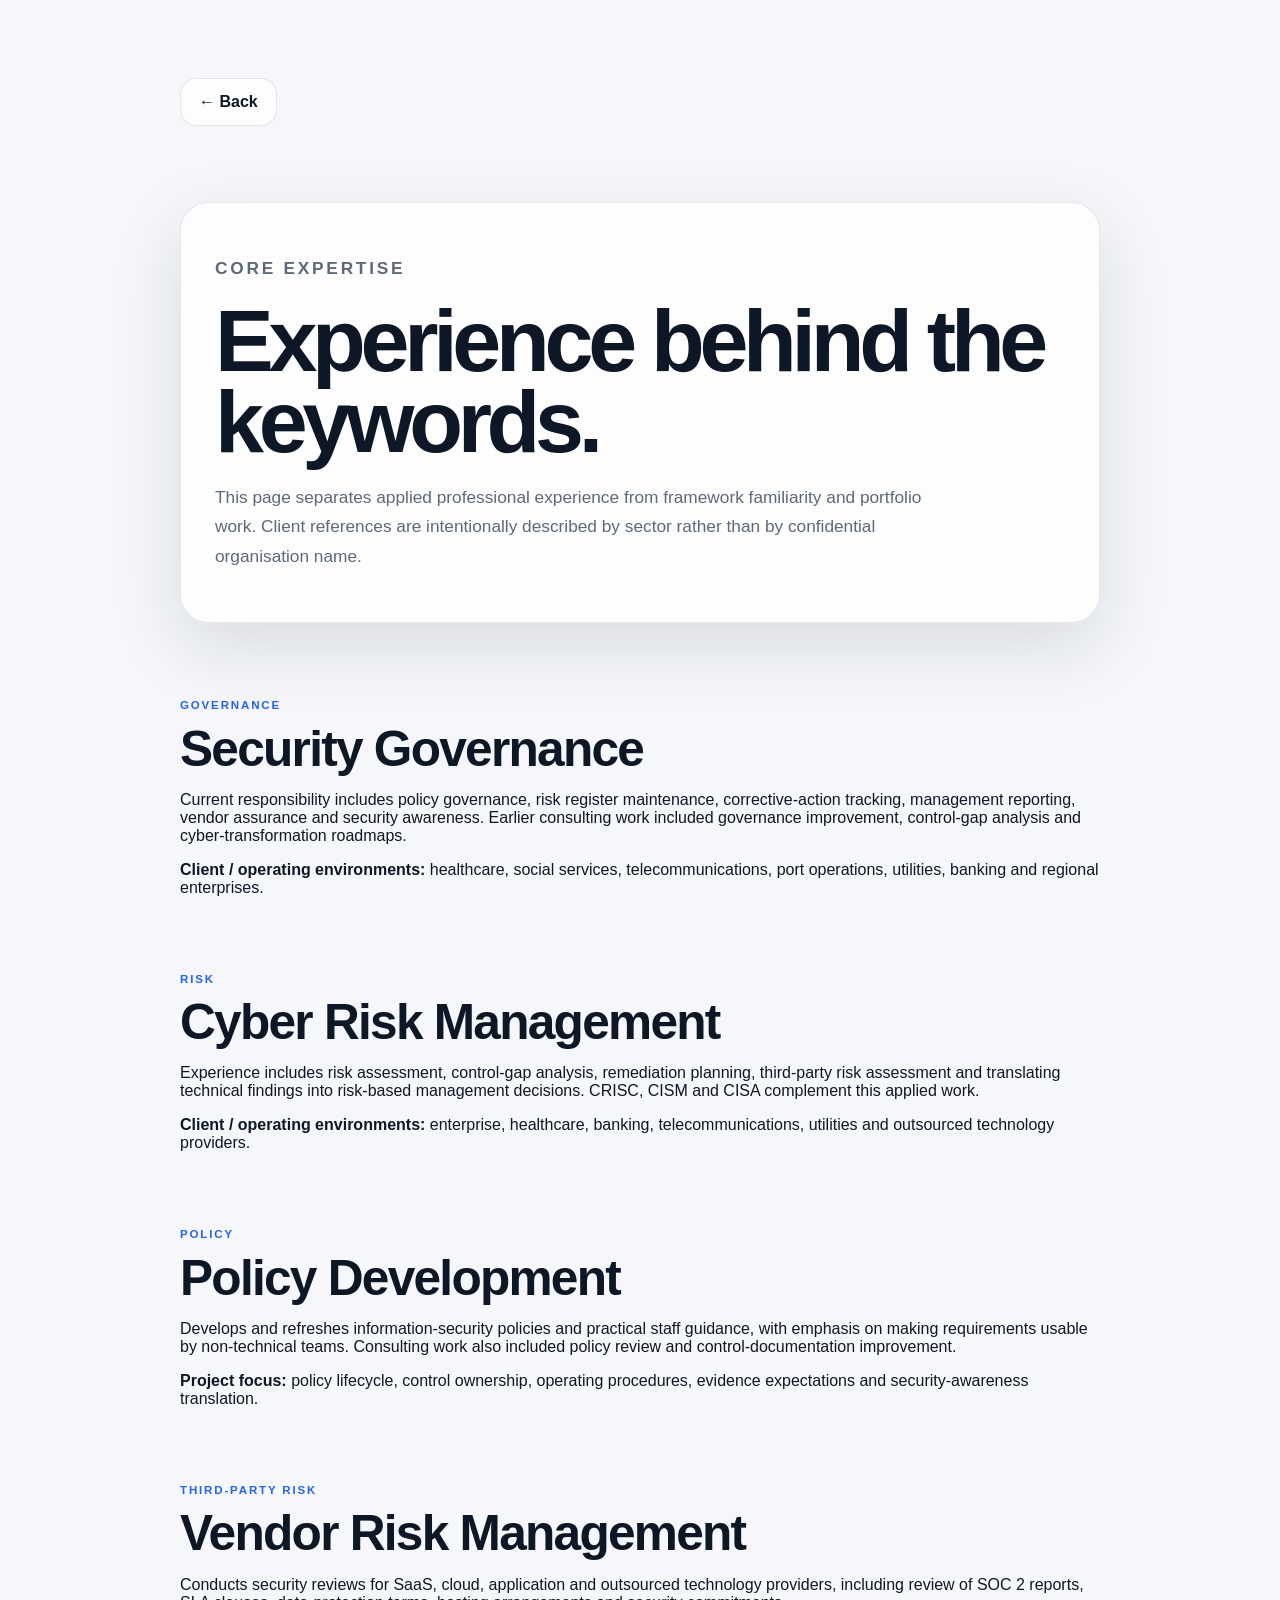
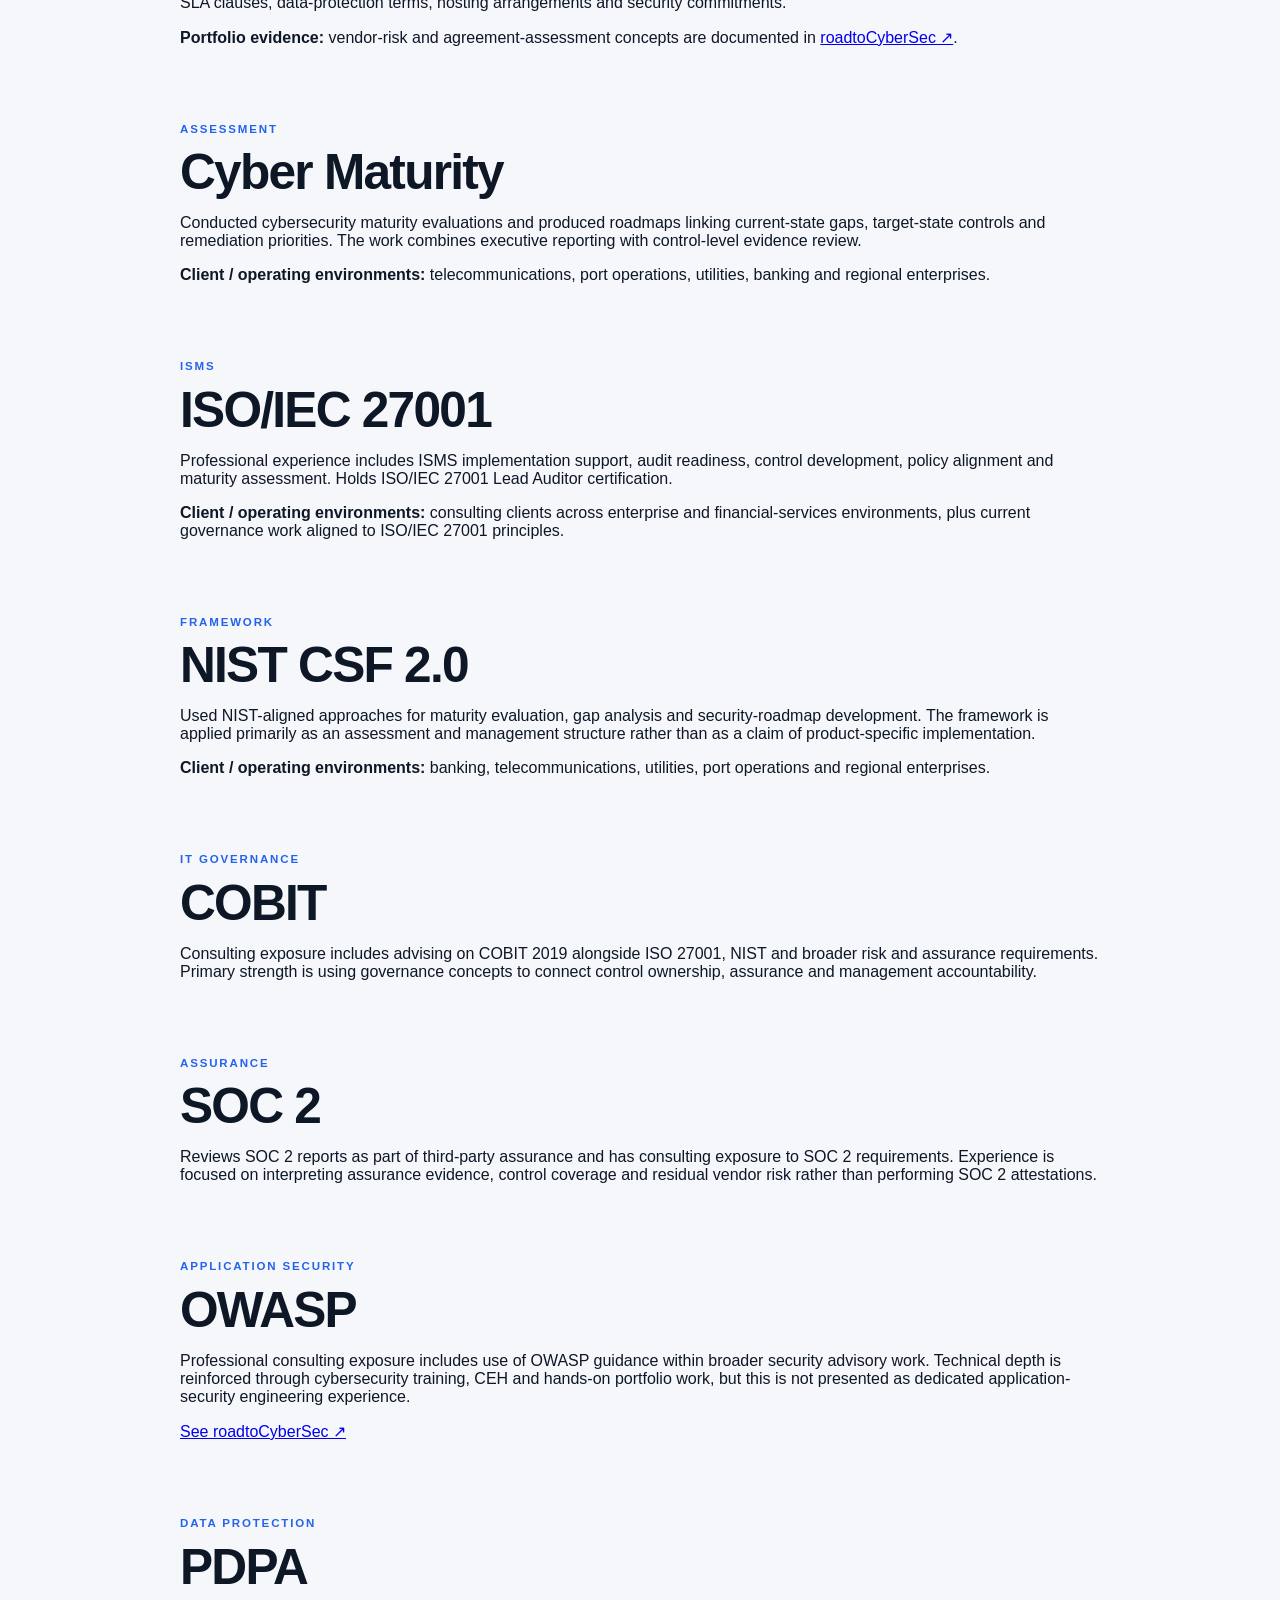
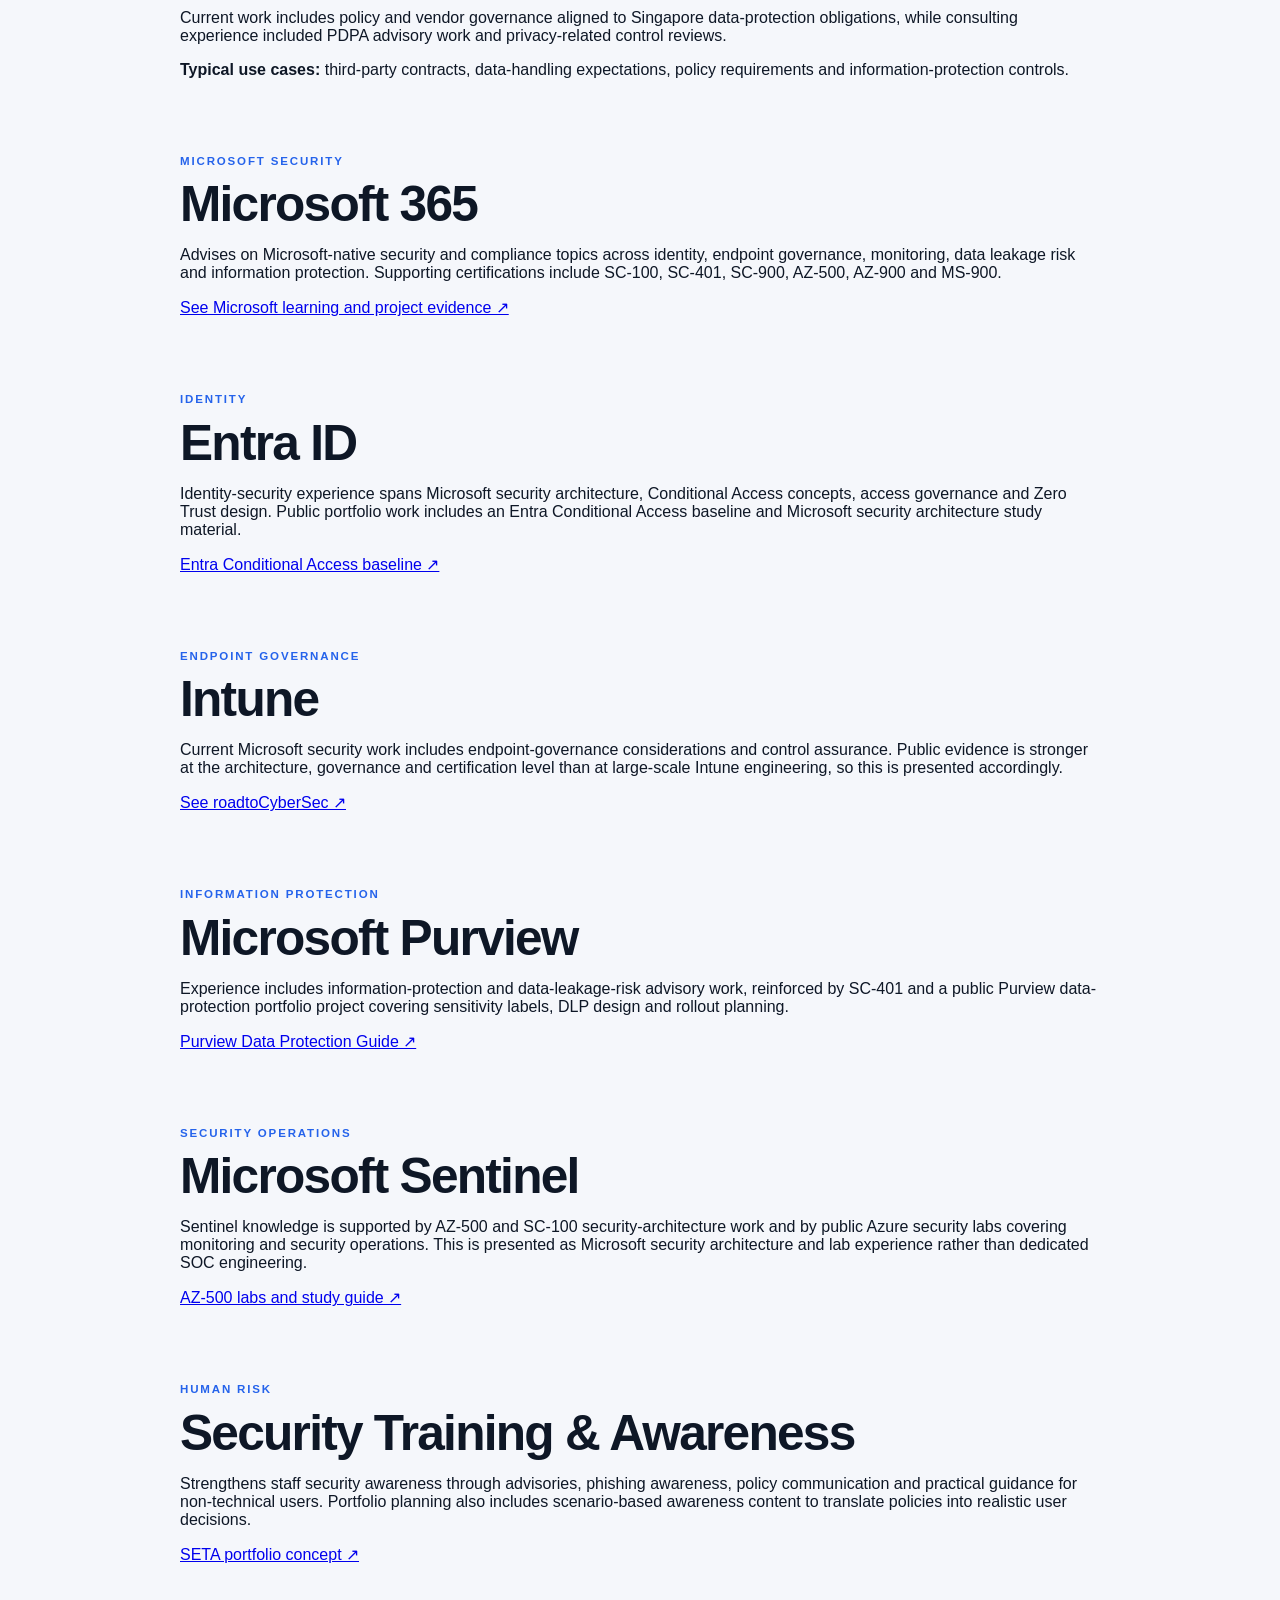
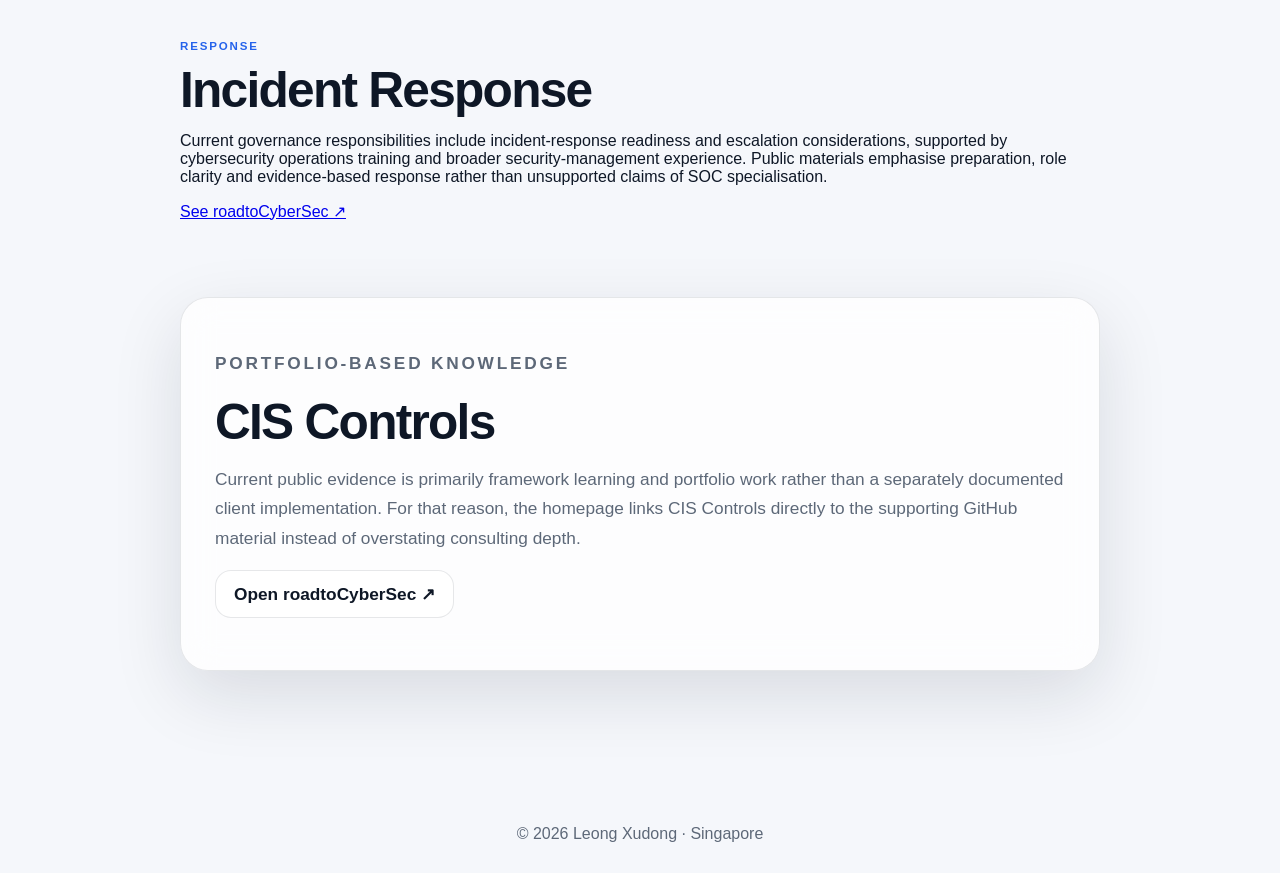
==== expertise.html @ 646afb58 "Add evidence-backed expertise page" ====
<!doctype html>
<html lang="en">
<head>
  <meta charset="utf-8">
  <meta name="viewport" content="width=device-width, initial-scale=1">
  <meta name="description" content="Evidence-backed cybersecurity expertise and project experience for Leong Xudong.">
  <title>Expertise | Leong Xudong</title>
  <link rel="stylesheet" href="style.css">
</head>
<body>
  <main class="resume-page expertise-page">
    <div class="actions"><a class="button" href="index.html">← Back</a></div>

    <section class="panel resume-header">
      <p class="section-label">CORE EXPERTISE</p>
      <h1>Experience behind the keywords.</h1>
      <p class="lead">This page separates applied professional experience from framework familiarity and portfolio work. Client references are intentionally described by sector rather than by confidential organisation name.</p>
    </section>

    <section id="security-governance" class="expertise-card">
      <p class="section-label">GOVERNANCE</p><h2>Security Governance</h2>
      <p>Current responsibility includes policy governance, risk register maintenance, corrective-action tracking, management reporting, vendor assurance and security awareness. Earlier consulting work included governance improvement, control-gap analysis and cyber-transformation roadmaps.</p>
      <p><strong>Client / operating environments:</strong> healthcare, social services, telecommunications, port operations, utilities, banking and regional enterprises.</p>
    </section>

    <section id="cyber-risk" class="expertise-card">
      <p class="section-label">RISK</p><h2>Cyber Risk Management</h2>
      <p>Experience includes risk assessment, control-gap analysis, remediation planning, third-party risk assessment and translating technical findings into risk-based management decisions. CRISC, CISM and CISA complement this applied work.</p>
      <p><strong>Client / operating environments:</strong> enterprise, healthcare, banking, telecommunications, utilities and outsourced technology providers.</p>
    </section>

    <section id="policy" class="expertise-card">
      <p class="section-label">POLICY</p><h2>Policy Development</h2>
      <p>Develops and refreshes information-security policies and practical staff guidance, with emphasis on making requirements usable by non-technical teams. Consulting work also included policy review and control-documentation improvement.</p>
      <p><strong>Project focus:</strong> policy lifecycle, control ownership, operating procedures, evidence expectations and security-awareness translation.</p>
    </section>

    <section id="vendor-risk" class="expertise-card">
      <p class="section-label">THIRD-PARTY RISK</p><h2>Vendor Risk Management</h2>
      <p>Conducts security reviews for SaaS, cloud, application and outsourced technology providers, including review of SOC 2 reports, SLA clauses, data-protection terms, hosting arrangements and security commitments.</p>
      <p><strong>Portfolio evidence:</strong> vendor-risk and agreement-assessment concepts are documented in <a href="https://github.com/leongxudong/roadtoCyberSec/blob/main/projects.md" target="_blank" rel="noopener">roadtoCyberSec ↗</a>.</p>
    </section>

    <section id="cyber-maturity" class="expertise-card">
      <p class="section-label">ASSESSMENT</p><h2>Cyber Maturity</h2>
      <p>Conducted cybersecurity maturity evaluations and produced roadmaps linking current-state gaps, target-state controls and remediation priorities. The work combines executive reporting with control-level evidence review.</p>
      <p><strong>Client / operating environments:</strong> telecommunications, port operations, utilities, banking and regional enterprises.</p>
    </section>

    <section id="iso27001" class="expertise-card">
      <p class="section-label">ISMS</p><h2>ISO/IEC 27001</h2>
      <p>Professional experience includes ISMS implementation support, audit readiness, control development, policy alignment and maturity assessment. Holds ISO/IEC 27001 Lead Auditor certification.</p>
      <p><strong>Client / operating environments:</strong> consulting clients across enterprise and financial-services environments, plus current governance work aligned to ISO/IEC 27001 principles.</p>
    </section>

    <section id="nist" class="expertise-card">
      <p class="section-label">FRAMEWORK</p><h2>NIST CSF 2.0</h2>
      <p>Used NIST-aligned approaches for maturity evaluation, gap analysis and security-roadmap development. The framework is applied primarily as an assessment and management structure rather than as a claim of product-specific implementation.</p>
      <p><strong>Client / operating environments:</strong> banking, telecommunications, utilities, port operations and regional enterprises.</p>
    </section>

    <section id="cobit" class="expertise-card">
      <p class="section-label">IT GOVERNANCE</p><h2>COBIT</h2>
      <p>Consulting exposure includes advising on COBIT 2019 alongside ISO 27001, NIST and broader risk and assurance requirements. Primary strength is using governance concepts to connect control ownership, assurance and management accountability.</p>
    </section>

    <section id="soc2" class="expertise-card">
      <p class="section-label">ASSURANCE</p><h2>SOC 2</h2>
      <p>Reviews SOC 2 reports as part of third-party assurance and has consulting exposure to SOC 2 requirements. Experience is focused on interpreting assurance evidence, control coverage and residual vendor risk rather than performing SOC 2 attestations.</p>
    </section>

    <section id="owasp" class="expertise-card">
      <p class="section-label">APPLICATION SECURITY</p><h2>OWASP</h2>
      <p>Professional consulting exposure includes use of OWASP guidance within broader security advisory work. Technical depth is reinforced through cybersecurity training, CEH and hands-on portfolio work, but this is not presented as dedicated application-security engineering experience.</p>
      <p><a href="https://github.com/leongxudong/roadtoCyberSec" target="_blank" rel="noopener">See roadtoCyberSec ↗</a></p>
    </section>

    <section id="pdpa" class="expertise-card">
      <p class="section-label">DATA PROTECTION</p><h2>PDPA</h2>
      <p>Current work includes policy and vendor governance aligned to Singapore data-protection obligations, while consulting experience included PDPA advisory work and privacy-related control reviews.</p>
      <p><strong>Typical use cases:</strong> third-party contracts, data-handling expectations, policy requirements and information-protection controls.</p>
    </section>

    <section id="m365" class="expertise-card">
      <p class="section-label">MICROSOFT SECURITY</p><h2>Microsoft 365</h2>
      <p>Advises on Microsoft-native security and compliance topics across identity, endpoint governance, monitoring, data leakage risk and information protection. Supporting certifications include SC-100, SC-401, SC-900, AZ-500, AZ-900 and MS-900.</p>
      <p><a href="https://github.com/leongxudong/roadtoCyberSec" target="_blank" rel="noopener">See Microsoft learning and project evidence ↗</a></p>
    </section>

    <section id="entra" class="expertise-card">
      <p class="section-label">IDENTITY</p><h2>Entra ID</h2>
      <p>Identity-security experience spans Microsoft security architecture, Conditional Access concepts, access governance and Zero Trust design. Public portfolio work includes an Entra Conditional Access baseline and Microsoft security architecture study material.</p>
      <p><a href="https://github.com/leongxudong/entra-conditional-access-baseline" target="_blank" rel="noopener">Entra Conditional Access baseline ↗</a></p>
    </section>

    <section id="intune" class="expertise-card">
      <p class="section-label">ENDPOINT GOVERNANCE</p><h2>Intune</h2>
      <p>Current Microsoft security work includes endpoint-governance considerations and control assurance. Public evidence is stronger at the architecture, governance and certification level than at large-scale Intune engineering, so this is presented accordingly.</p>
      <p><a href="https://github.com/leongxudong/roadtoCyberSec" target="_blank" rel="noopener">See roadtoCyberSec ↗</a></p>
    </section>

    <section id="purview" class="expertise-card">
      <p class="section-label">INFORMATION PROTECTION</p><h2>Microsoft Purview</h2>
      <p>Experience includes information-protection and data-leakage-risk advisory work, reinforced by SC-401 and a public Purview data-protection portfolio project covering sensitivity labels, DLP design and rollout planning.</p>
      <p><a href="https://github.com/leongxudong/microsoft-purview-data-protection-guide" target="_blank" rel="noopener">Purview Data Protection Guide ↗</a></p>
    </section>

    <section id="sentinel" class="expertise-card">
      <p class="section-label">SECURITY OPERATIONS</p><h2>Microsoft Sentinel</h2>
      <p>Sentinel knowledge is supported by AZ-500 and SC-100 security-architecture work and by public Azure security labs covering monitoring and security operations. This is presented as Microsoft security architecture and lab experience rather than dedicated SOC engineering.</p>
      <p><a href="https://github.com/leongxudong/microsoft-az-500-study-guide" target="_blank" rel="noopener">AZ-500 labs and study guide ↗</a></p>
    </section>

    <section id="awareness" class="expertise-card">
      <p class="section-label">HUMAN RISK</p><h2>Security Training &amp; Awareness</h2>
      <p>Strengthens staff security awareness through advisories, phishing awareness, policy communication and practical guidance for non-technical users. Portfolio planning also includes scenario-based awareness content to translate policies into realistic user decisions.</p>
      <p><a href="https://github.com/leongxudong/roadtoCyberSec/blob/main/projects.md" target="_blank" rel="noopener">SETA portfolio concept ↗</a></p>
    </section>

    <section id="incident-response" class="expertise-card">
      <p class="section-label">RESPONSE</p><h2>Incident Response</h2>
      <p>Current governance responsibilities include incident-response readiness and escalation considerations, supported by cybersecurity operations training and broader security-management experience. Public materials emphasise preparation, role clarity and evidence-based response rather than unsupported claims of SOC specialisation.</p>
      <p><a href="https://github.com/leongxudong/roadtoCyberSec" target="_blank" rel="noopener">See roadtoCyberSec ↗</a></p>
    </section>

    <section class="panel resume-section">
      <p class="section-label">PORTFOLIO-BASED KNOWLEDGE</p>
      <h2>CIS Controls</h2>
      <p>Current public evidence is primarily framework learning and portfolio work rather than a separately documented client implementation. For that reason, the homepage links CIS Controls directly to the supporting GitHub material instead of overstating consulting depth.</p>
      <p><a class="button" href="https://github.com/leongxudong/roadtoCyberSec" target="_blank" rel="noopener">Open roadtoCyberSec ↗</a></p>
    </section>
  </main>
  <footer>© 2026 Leong Xudong · Singapore</footer>
</body>
</html>
---- style.css ----
*{box-sizing:border-box}html{scroll-behavior:smooth}
:root{--bg:#f5f7fb;--surface:rgba(255,255,255,.76);--text:#0e1726;--muted:#5d6878;--line:rgba(15,23,42,.1);--accent:#2563eb;--shadow:0 24px 70px rgba(15,23,42,.12);font-family:-apple-system,BlinkMacSystemFont,"SF Pro Display","Segoe UI",sans-serif}
@media(prefers-color-scheme:dark){:root{--bg:#080d16;--surface:rgba(17,24,39,.72);--text:#f8fafc;--muted:#a7b0bf;--line:rgba(255,255,255,.1);--accent:#60a5fa;--shadow:0 24px 70px rgba(0,0,0,.35)}}
body{margin:0;background:var(--bg);color:var(--text);overflow-x:hidden}.ambient{position:fixed;border-radius:50%;filter:blur(90px);opacity:.28;z-index:-1}.one{width:380px;height:380px;background:#60a5fa;top:-120px;right:-90px}.two{width:320px;height:320px;background:#a78bfa;bottom:-120px;left:-100px}
.topbar{position:sticky;top:0;z-index:10;display:flex;justify-content:space-between;align-items:center;padding:18px max(24px,calc((100vw - 1120px)/2));backdrop-filter:blur(20px);background:color-mix(in srgb,var(--bg) 72%,transparent);border-bottom:1px solid var(--line)}.brand{display:grid;place-items:center;width:38px;height:38px;border-radius:12px;background:var(--text);color:var(--bg);font-weight:800;text-decoration:none}.topbar nav{display:flex;gap:22px}.topbar nav a{color:var(--muted);text-decoration:none;font-size:.9rem;font-weight:650}
main{width:min(1120px,calc(100% - 36px));margin:auto;padding:56px 0 36px}.hero{min-height:72vh;display:grid;grid-template-columns:1.25fr .75fr;align-items:center;gap:60px}.kicker,.section-label{font-size:.72rem;letter-spacing:.16em;font-weight:800;color:var(--accent)}h1{font-size:clamp(3.4rem,8vw,7rem);line-height:.92;letter-spacing:-.06em;margin:16px 0 20px}h2{font-size:clamp(1.8rem,4vw,3.1rem);line-height:1.05;letter-spacing:-.035em;margin:10px 0}h3{font-size:1.15rem;letter-spacing:-.01em;margin:0}.role{font-size:1.15rem;font-weight:700}.lead{font-size:1.2rem;line-height:1.65;color:var(--muted);max-width:720px}.lead a{color:inherit;text-underline-offset:3px}
.actions{display:flex;flex-wrap:wrap;gap:12px;margin-top:30px}.button{display:inline-flex;align-items:center;justify-content:center;min-height:48px;padding:0 18px;border:1px solid var(--line);border-radius:16px;text-decoration:none;color:var(--text);font-weight:750;background:var(--surface);backdrop-filter:blur(18px);transition:.2s}.button:hover{transform:translateY(-2px);box-shadow:var(--shadow)}.button.primary{background:var(--text);color:var(--bg);border-color:transparent}
.portrait-wrap{position:relative;justify-self:center}.portrait{width:min(340px,70vw);aspect-ratio:1;border-radius:34px;object-fit:cover;box-shadow:var(--shadow);border:1px solid var(--line)}.status{position:absolute;left:18px;bottom:18px;padding:10px 14px;border-radius:999px;background:rgba(255,255,255,.82);color:#172033;font-weight:700;backdrop-filter:blur(12px)}.status span{display:inline-block;width:8px;height:8px;background:#22c55e;border-radius:50%;margin-right:7px}
.panel,.resume-card,.contact-strip{margin:76px 0;padding:34px;border:1px solid var(--line);border-radius:28px;background:var(--surface);backdrop-filter:blur(18px);box-shadow:var(--shadow)}.panel{display:grid;grid-template-columns:1fr 1fr;gap:40px;align-items:center}.panel>p,.resume-card p{color:var(--muted);font-size:1.08rem;line-height:1.7}.chips{display:flex;flex-wrap:wrap;gap:10px;margin-top:22px}.chips span{padding:10px 14px;border:1px solid var(--line);border-radius:999px;background:var(--surface);font-weight:650}
.cert-groups{display:grid;gap:34px;margin-top:30px}.cert-group{display:grid;grid-template-columns:150px 1fr;gap:24px;align-items:start}.cert-group h3{padding-top:20px;color:var(--accent)}.cert-grid{display:grid;grid-template-columns:repeat(3,minmax(0,1fr));gap:14px}.cert-grid article{padding:20px;border:1px solid var(--line);border-radius:22px;background:var(--surface);min-height:155px;transition:.2s}.cert-grid article:hover{transform:translateY(-3px);box-shadow:var(--shadow)}.issuer{display:block;font-size:.7rem;letter-spacing:.12em;color:var(--accent);font-weight:800;margin-bottom:18px}.cert-grid strong{display:block;font-size:1.4rem}.cert-grid small{display:block;margin-top:8px;color:var(--muted);line-height:1.4}.cert-groups.compact{gap:20px}.cert-groups.compact .cert-group{grid-template-columns:150px 1fr;align-items:center}.cert-groups.compact .cert-group h3{padding-top:0}.cert-groups.compact .chips{margin-top:0}.supporting-credentials{margin-top:28px;color:var(--muted);line-height:1.7}
.resume-card,.contact-strip{display:flex;justify-content:space-between;align-items:center;gap:28px}.resume-card>div{max-width:720px}.socials{display:flex;gap:10px;flex-wrap:wrap}.socials a{color:var(--text);text-decoration:none;font-weight:750;padding:12px 14px;border:1px solid var(--line);border-radius:14px}li{margin:.65rem 0;line-height:1.55;color:var(--muted)}footer{text-align:center;color:var(--muted);padding:30px}.reveal{opacity:0;transform:translateY(22px);transition:opacity .7s ease,transform .7s ease}.reveal.show{opacity:1;transform:none}
.resume-page{width:min(920px,calc(100% - 32px));padding:48px 0}.resume-header,.resume-section{display:block}.resume-header h1{font-size:clamp(3rem,8vw,5.5rem)}.resume-page>section:not(.panel){margin:76px 0}.resume-section h2:not(:first-of-type){margin-top:34px}
@media(max-width:820px){.topbar nav{display:none}.hero{grid-template-columns:1fr;min-height:auto;padding-top:20px}.portrait-wrap{order:-1}.portrait{width:190px;border-radius:50%}.panel{grid-template-columns:1fr}.cert-group,.cert-groups.compact .cert-group{grid-template-columns:1fr;gap:12px}.cert-group h3{padding-top:0}.cert-grid{grid-template-columns:repeat(2,minmax(0,1fr))}.resume-card,.contact-strip{align-items:flex-start;flex-direction:column}}
@media(max-width:520px){main{width:min(100% - 24px,1120px);padding-top:30px}h1{font-size:3.4rem}.cert-grid{grid-template-columns:1fr}.panel,.resume-card,.contact-strip{padding:24px;margin:50px 0}.actions{display:grid}.button{width:100%}.resume-header .lead{font-size:1rem}.resume-page>section:not(.panel){margin:50px 0}}
@media(prefers-reduced-motion:reduce){*{scroll-behavior:auto}.reveal{opacity:1;transform:none;transition:none}}
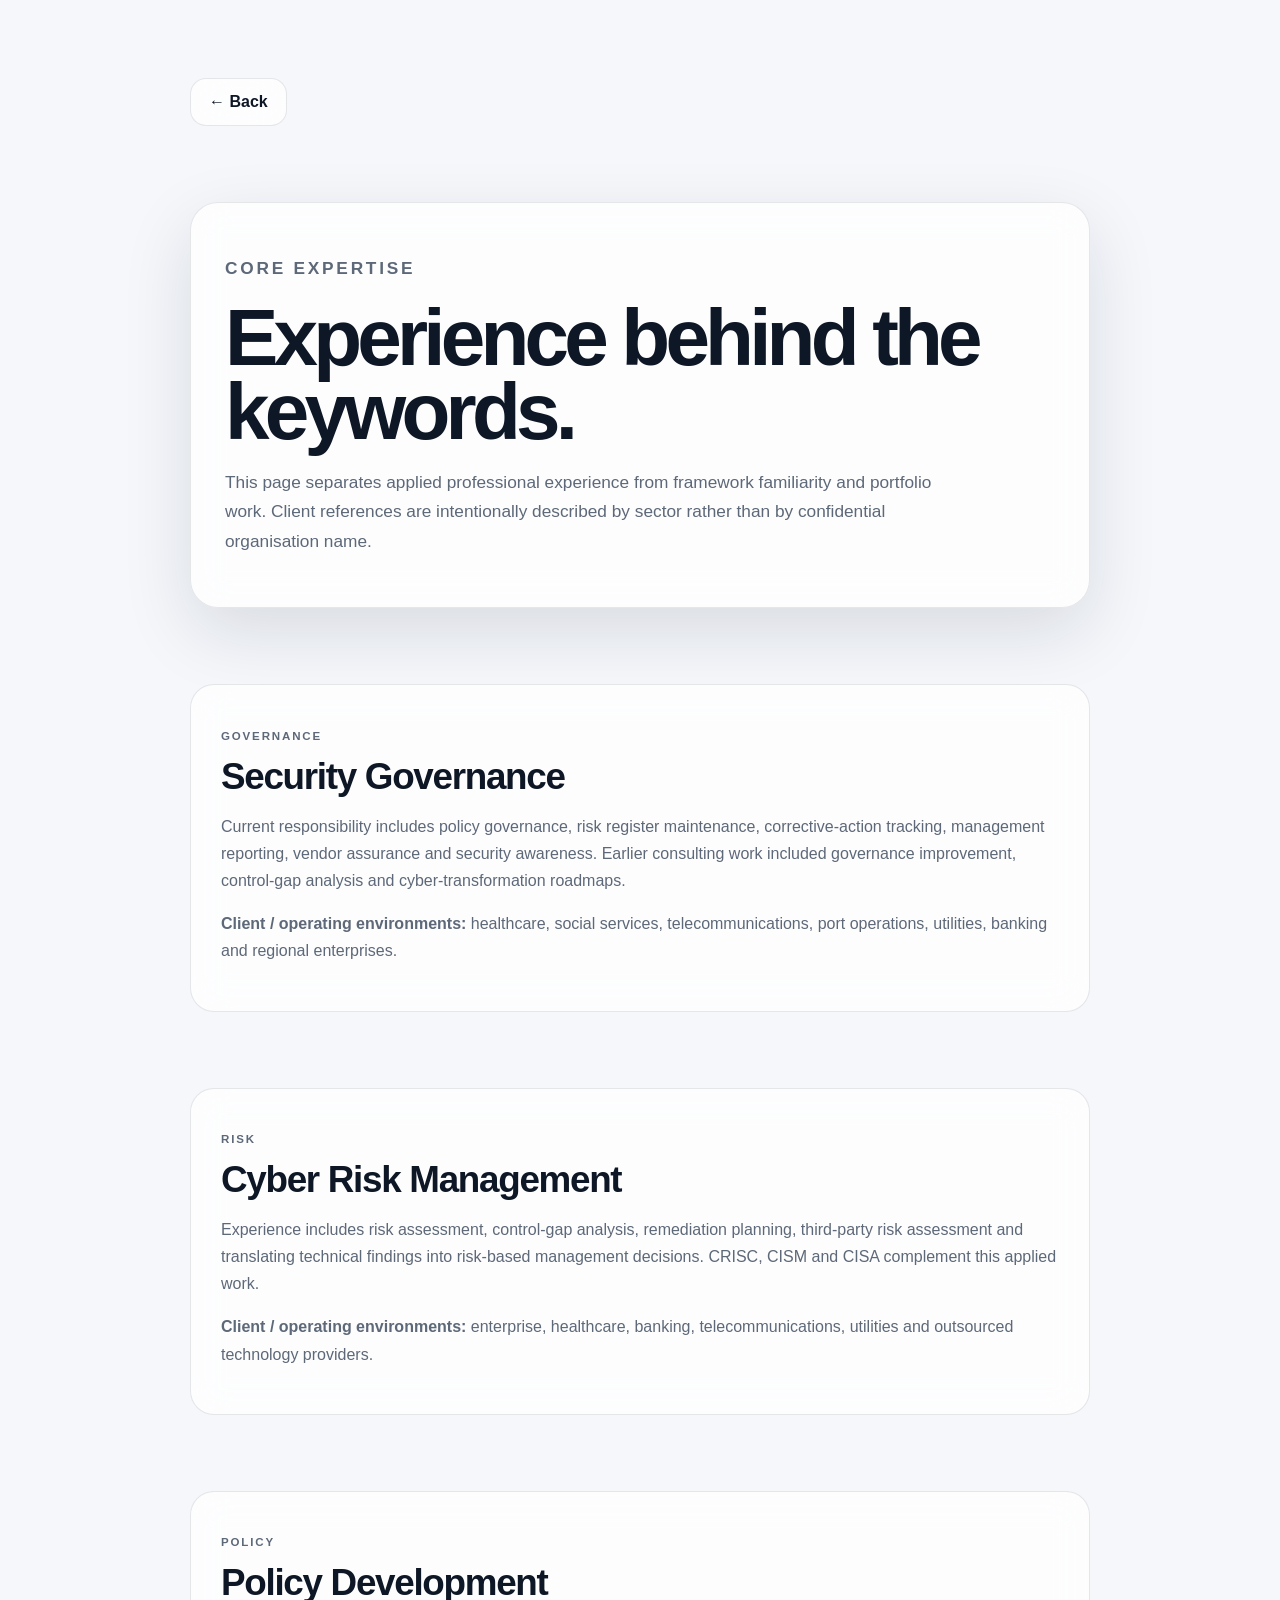
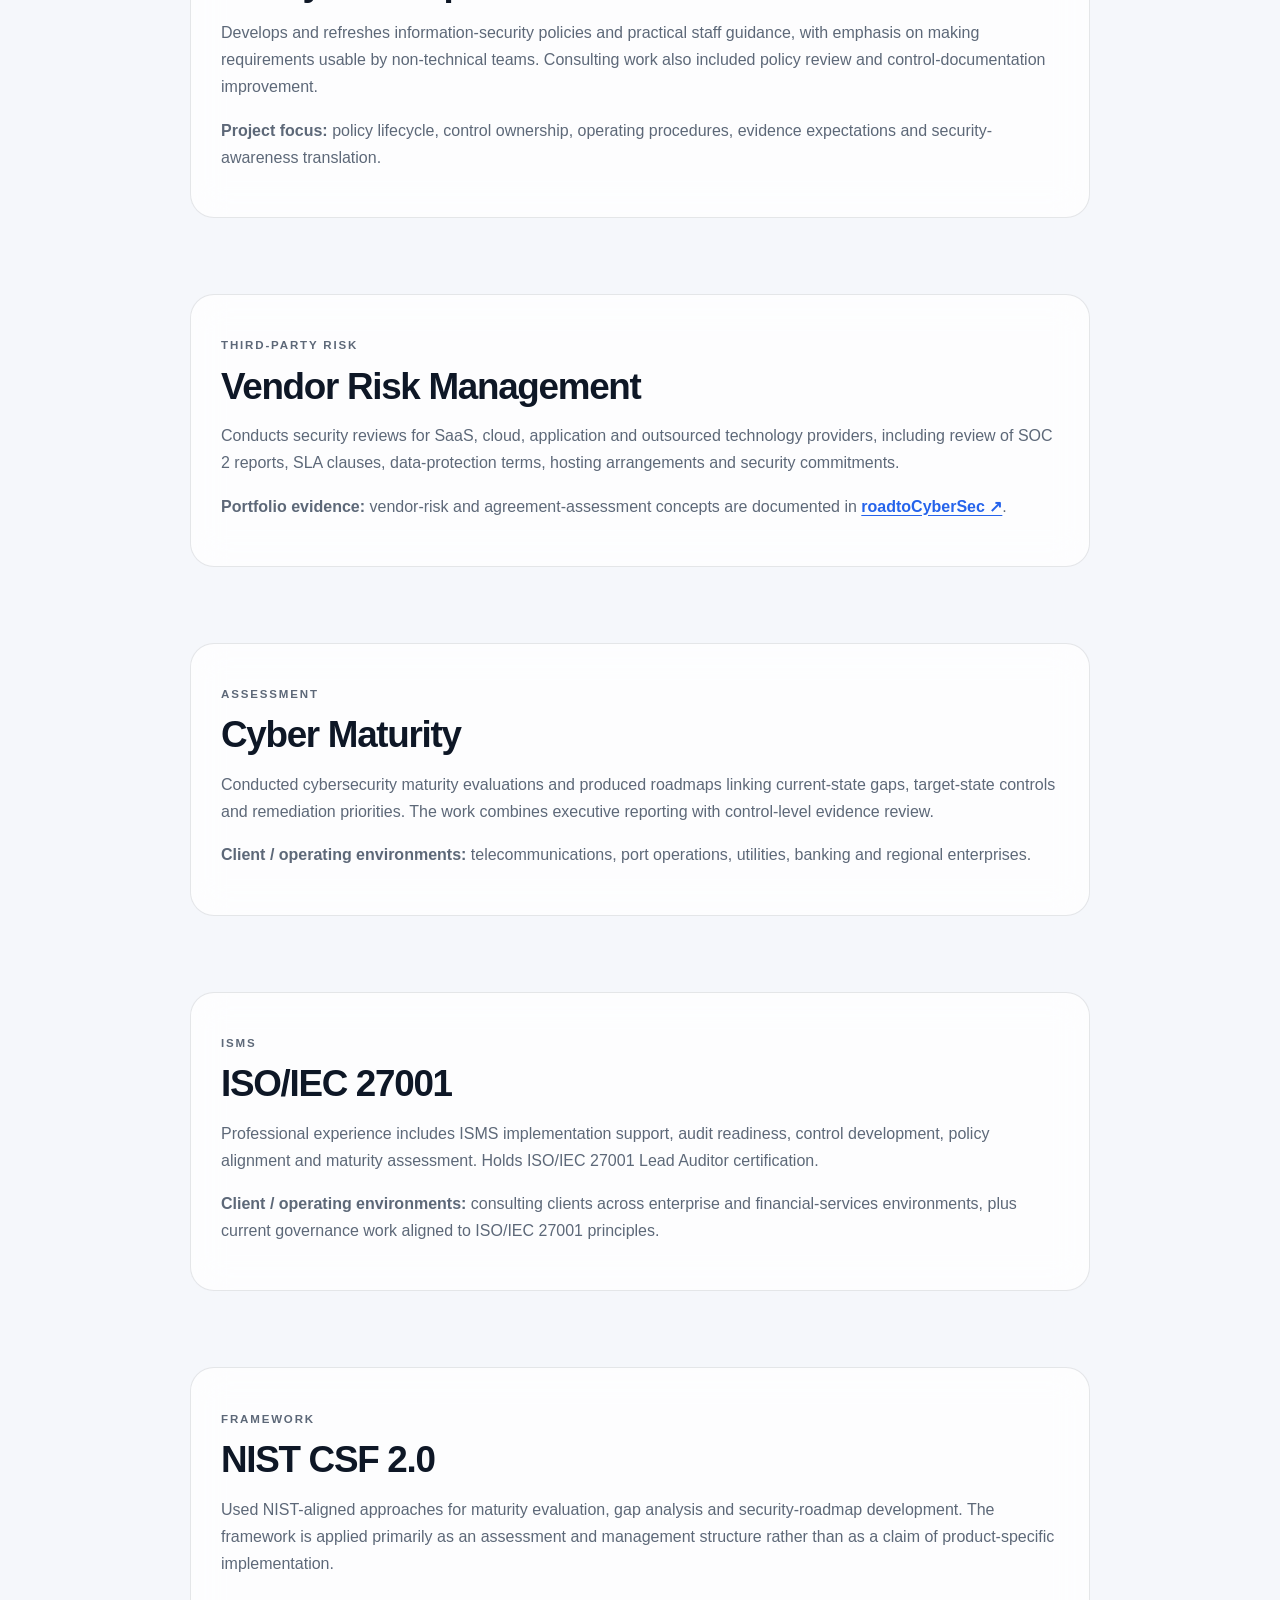
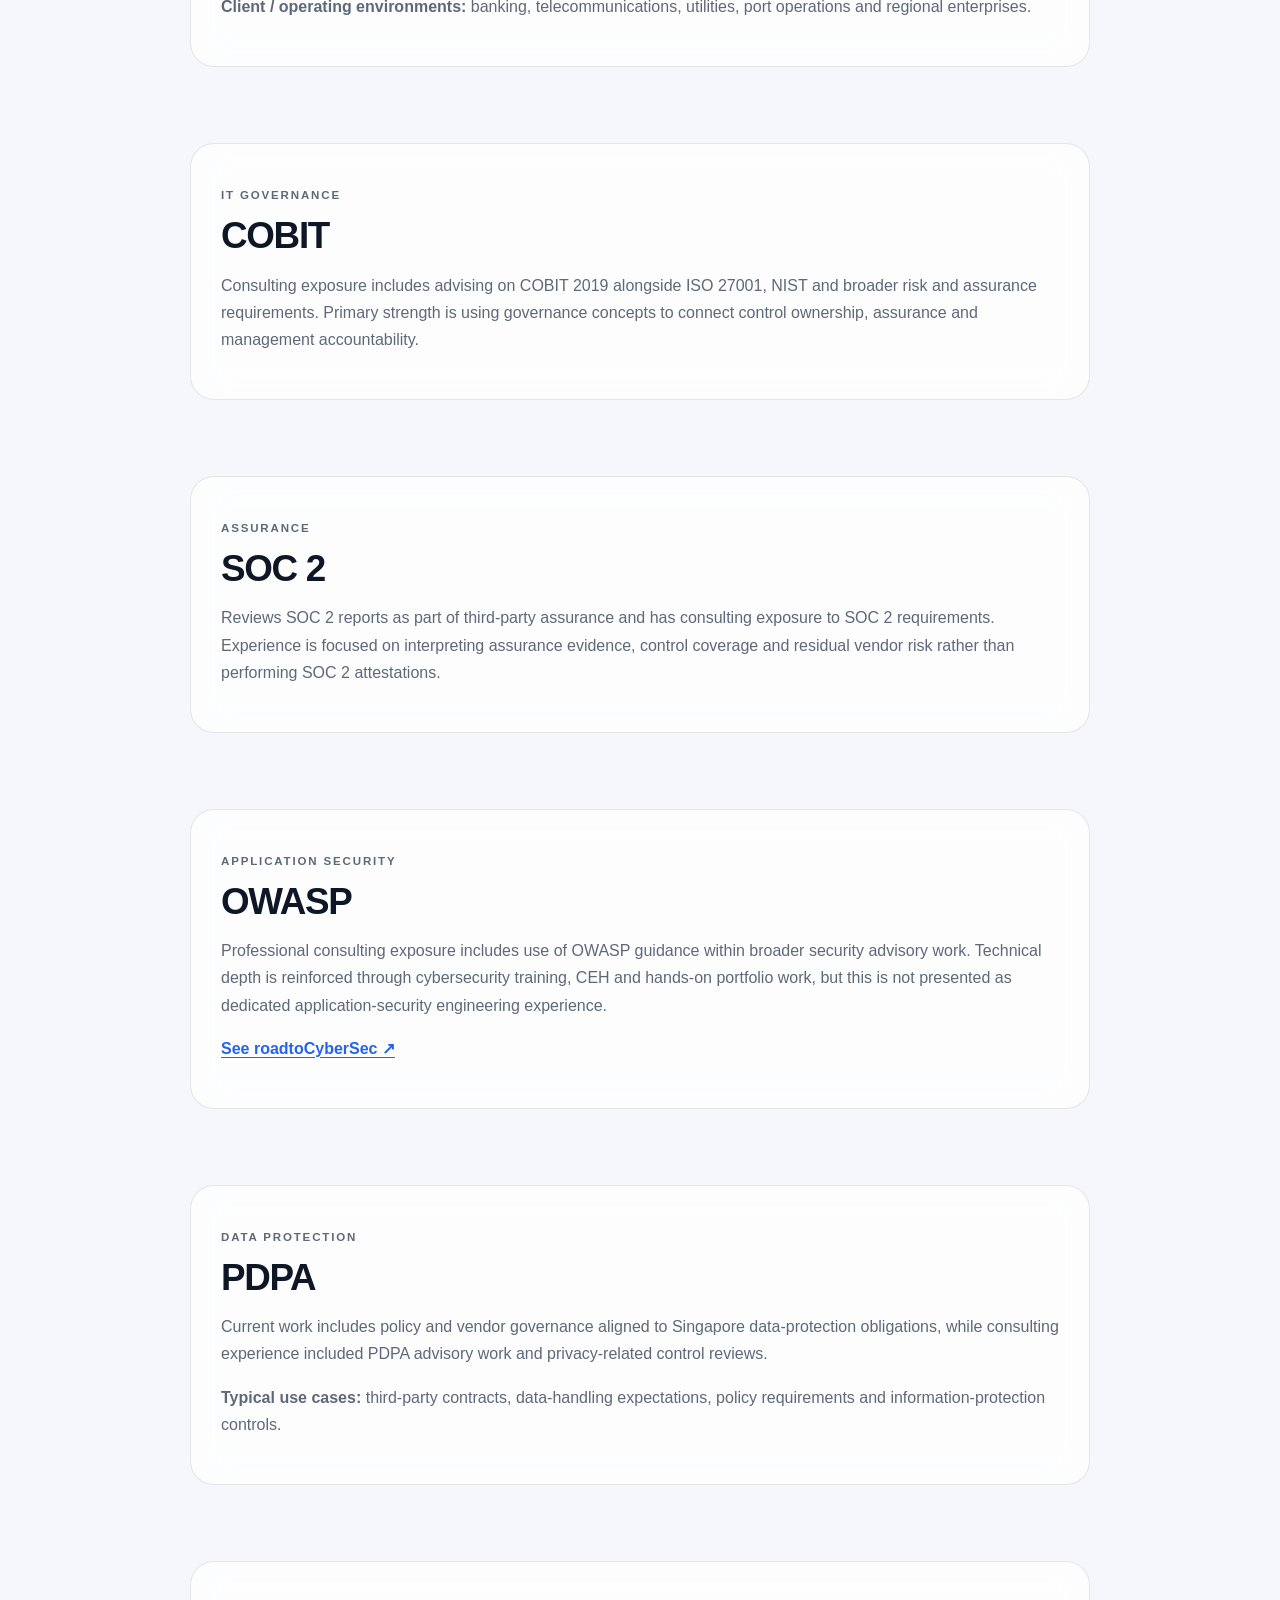
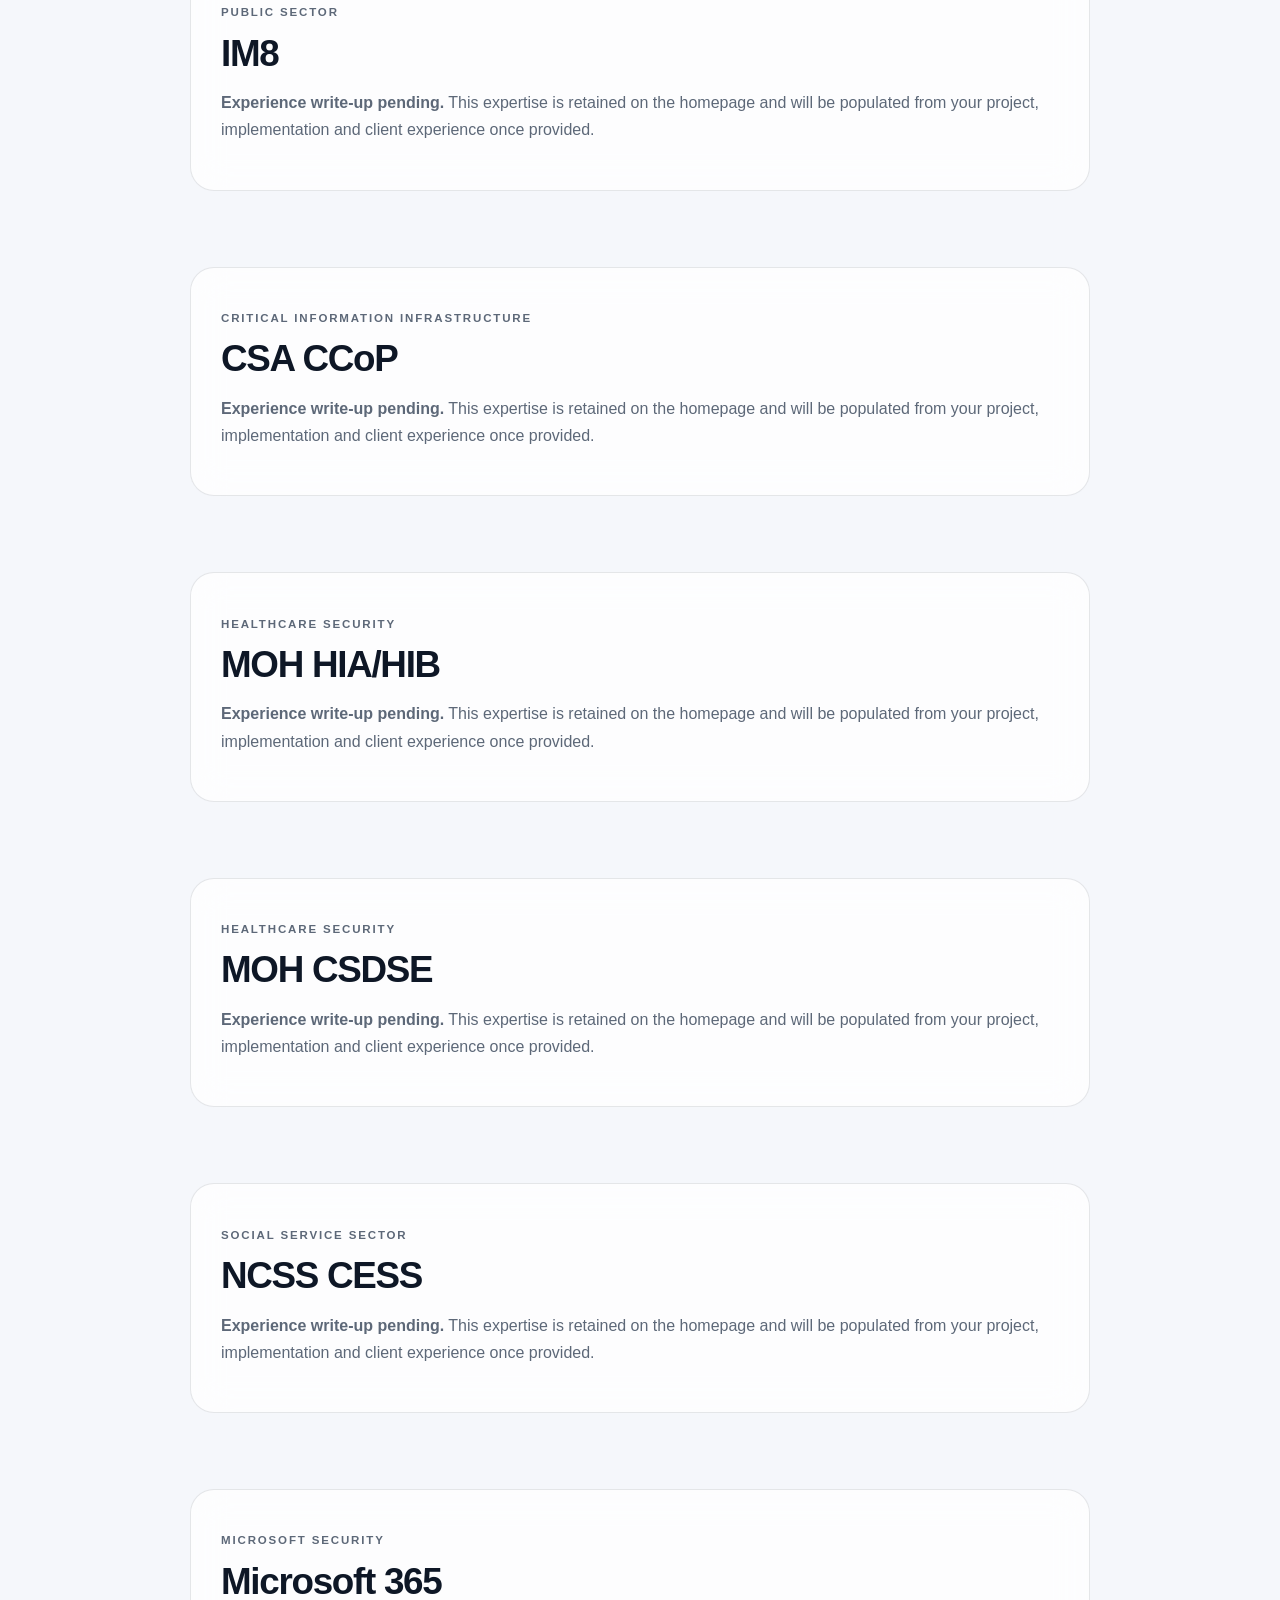
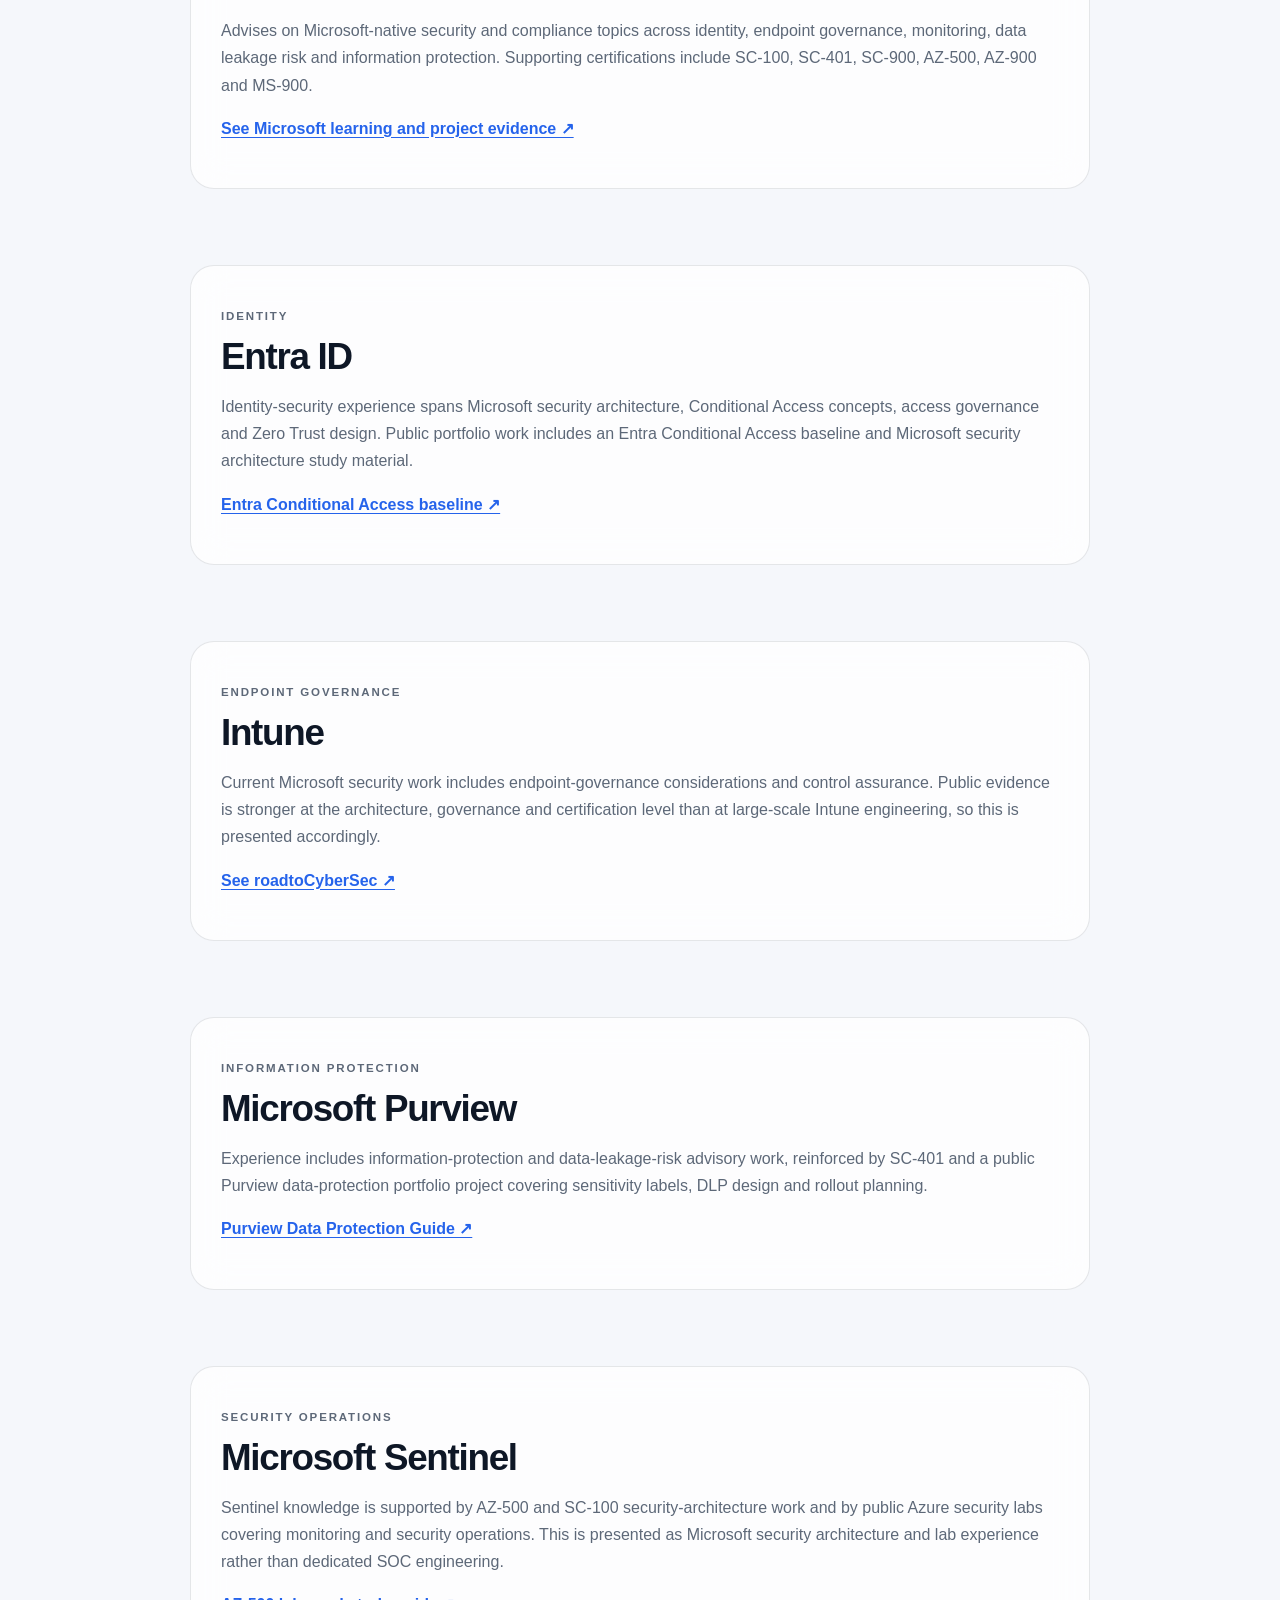
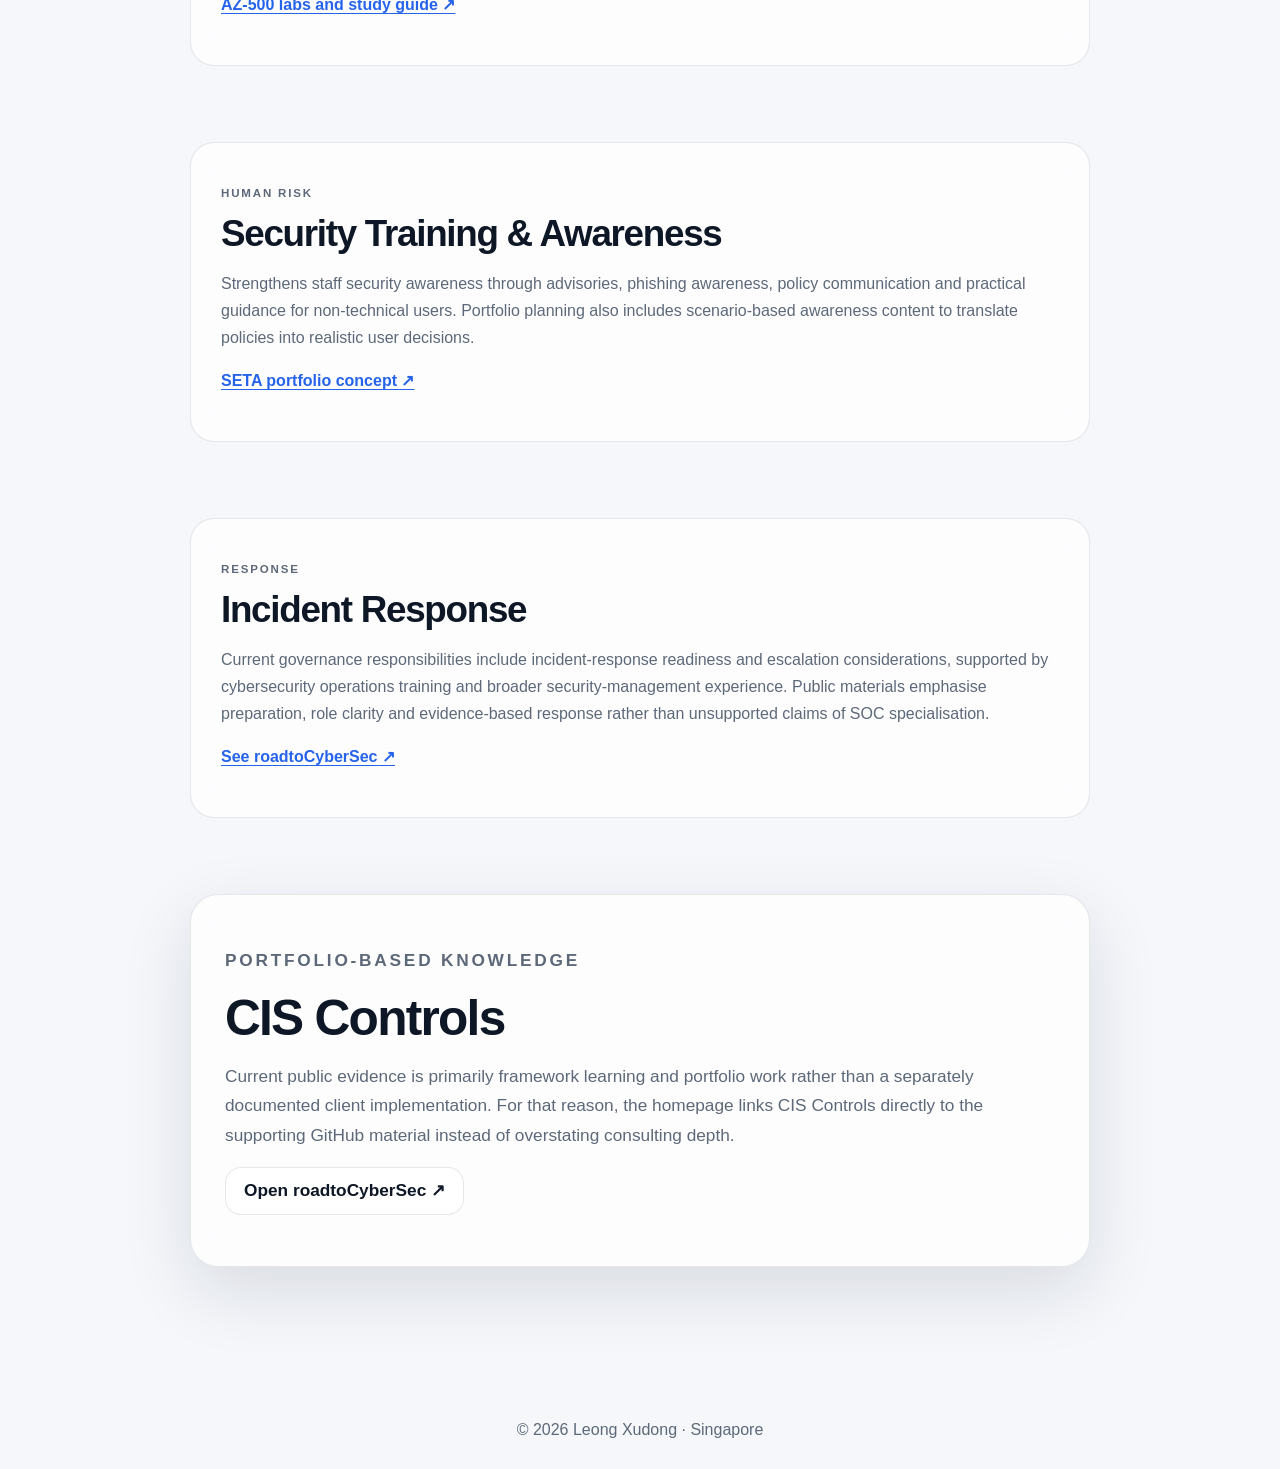
==== commit e3de18e5: "Add placeholders for sector framework expertise" ====
--- a/expertise.html
+++ b/expertise.html
@@ -17,118 +17,33 @@
       <p class="lead">This page separates applied professional experience from framework familiarity and portfolio work. Client references are intentionally described by sector rather than by confidential organisation name.</p>
     </section>
 
-    <section id="security-governance" class="expertise-card">
-      <p class="section-label">GOVERNANCE</p><h2>Security Governance</h2>
-      <p>Current responsibility includes policy governance, risk register maintenance, corrective-action tracking, management reporting, vendor assurance and security awareness. Earlier consulting work included governance improvement, control-gap analysis and cyber-transformation roadmaps.</p>
-      <p><strong>Client / operating environments:</strong> healthcare, social services, telecommunications, port operations, utilities, banking and regional enterprises.</p>
-    </section>
+    <section id="security-governance" class="expertise-card"><p class="section-label">GOVERNANCE</p><h2>Security Governance</h2><p>Current responsibility includes policy governance, risk register maintenance, corrective-action tracking, management reporting, vendor assurance and security awareness. Earlier consulting work included governance improvement, control-gap analysis and cyber-transformation roadmaps.</p><p><strong>Client / operating environments:</strong> healthcare, social services, telecommunications, port operations, utilities, banking and regional enterprises.</p></section>
+    <section id="cyber-risk" class="expertise-card"><p class="section-label">RISK</p><h2>Cyber Risk Management</h2><p>Experience includes risk assessment, control-gap analysis, remediation planning, third-party risk assessment and translating technical findings into risk-based management decisions. CRISC, CISM and CISA complement this applied work.</p><p><strong>Client / operating environments:</strong> enterprise, healthcare, banking, telecommunications, utilities and outsourced technology providers.</p></section>
+    <section id="policy" class="expertise-card"><p class="section-label">POLICY</p><h2>Policy Development</h2><p>Develops and refreshes information-security policies and practical staff guidance, with emphasis on making requirements usable by non-technical teams. Consulting work also included policy review and control-documentation improvement.</p><p><strong>Project focus:</strong> policy lifecycle, control ownership, operating procedures, evidence expectations and security-awareness translation.</p></section>
+    <section id="vendor-risk" class="expertise-card"><p class="section-label">THIRD-PARTY RISK</p><h2>Vendor Risk Management</h2><p>Conducts security reviews for SaaS, cloud, application and outsourced technology providers, including review of SOC 2 reports, SLA clauses, data-protection terms, hosting arrangements and security commitments.</p><p><strong>Portfolio evidence:</strong> vendor-risk and agreement-assessment concepts are documented in <a href="https://github.com/leongxudong/roadtoCyberSec/blob/main/projects.md" target="_blank" rel="noopener">roadtoCyberSec ↗</a>.</p></section>
+    <section id="cyber-maturity" class="expertise-card"><p class="section-label">ASSESSMENT</p><h2>Cyber Maturity</h2><p>Conducted cybersecurity maturity evaluations and produced roadmaps linking current-state gaps, target-state controls and remediation priorities. The work combines executive reporting with control-level evidence review.</p><p><strong>Client / operating environments:</strong> telecommunications, port operations, utilities, banking and regional enterprises.</p></section>
+    <section id="iso27001" class="expertise-card"><p class="section-label">ISMS</p><h2>ISO/IEC 27001</h2><p>Professional experience includes ISMS implementation support, audit readiness, control development, policy alignment and maturity assessment. Holds ISO/IEC 27001 Lead Auditor certification.</p><p><strong>Client / operating environments:</strong> consulting clients across enterprise and financial-services environments, plus current governance work aligned to ISO/IEC 27001 principles.</p></section>
+    <section id="nist" class="expertise-card"><p class="section-label">FRAMEWORK</p><h2>NIST CSF 2.0</h2><p>Used NIST-aligned approaches for maturity evaluation, gap analysis and security-roadmap development. The framework is applied primarily as an assessment and management structure rather than as a claim of product-specific implementation.</p><p><strong>Client / operating environments:</strong> banking, telecommunications, utilities, port operations and regional enterprises.</p></section>
+    <section id="cobit" class="expertise-card"><p class="section-label">IT GOVERNANCE</p><h2>COBIT</h2><p>Consulting exposure includes advising on COBIT 2019 alongside ISO 27001, NIST and broader risk and assurance requirements. Primary strength is using governance concepts to connect control ownership, assurance and management accountability.</p></section>
+    <section id="soc2" class="expertise-card"><p class="section-label">ASSURANCE</p><h2>SOC 2</h2><p>Reviews SOC 2 reports as part of third-party assurance and has consulting exposure to SOC 2 requirements. Experience is focused on interpreting assurance evidence, control coverage and residual vendor risk rather than performing SOC 2 attestations.</p></section>
+    <section id="owasp" class="expertise-card"><p class="section-label">APPLICATION SECURITY</p><h2>OWASP</h2><p>Professional consulting exposure includes use of OWASP guidance within broader security advisory work. Technical depth is reinforced through cybersecurity training, CEH and hands-on portfolio work, but this is not presented as dedicated application-security engineering experience.</p><p><a href="https://github.com/leongxudong/roadtoCyberSec" target="_blank" rel="noopener">See roadtoCyberSec ↗</a></p></section>
+    <section id="pdpa" class="expertise-card"><p class="section-label">DATA PROTECTION</p><h2>PDPA</h2><p>Current work includes policy and vendor governance aligned to Singapore data-protection obligations, while consulting experience included PDPA advisory work and privacy-related control reviews.</p><p><strong>Typical use cases:</strong> third-party contracts, data-handling expectations, policy requirements and information-protection controls.</p></section>
 
-    <section id="cyber-risk" class="expertise-card">
-      <p class="section-label">RISK</p><h2>Cyber Risk Management</h2>
-      <p>Experience includes risk assessment, control-gap analysis, remediation planning, third-party risk assessment and translating technical findings into risk-based management decisions. CRISC, CISM and CISA complement this applied work.</p>
-      <p><strong>Client / operating environments:</strong> enterprise, healthcare, banking, telecommunications, utilities and outsourced technology providers.</p>
-    </section>
+    <section id="im8" class="expertise-card"><p class="section-label">PUBLIC SECTOR</p><h2>IM8</h2><p><strong>Experience write-up pending.</strong> This expertise is retained on the homepage and will be populated from your project, implementation and client experience once provided.</p></section>
+    <section id="csa-ccop" class="expertise-card"><p class="section-label">CRITICAL INFORMATION INFRASTRUCTURE</p><h2>CSA CCoP</h2><p><strong>Experience write-up pending.</strong> This expertise is retained on the homepage and will be populated from your project, implementation and client experience once provided.</p></section>
+    <section id="moh-hia-hib" class="expertise-card"><p class="section-label">HEALTHCARE SECURITY</p><h2>MOH HIA/HIB</h2><p><strong>Experience write-up pending.</strong> This expertise is retained on the homepage and will be populated from your project, implementation and client experience once provided.</p></section>
+    <section id="moh-csdse" class="expertise-card"><p class="section-label">HEALTHCARE SECURITY</p><h2>MOH CSDSE</h2><p><strong>Experience write-up pending.</strong> This expertise is retained on the homepage and will be populated from your project, implementation and client experience once provided.</p></section>
+    <section id="ncss-cess" class="expertise-card"><p class="section-label">SOCIAL SERVICE SECTOR</p><h2>NCSS CESS</h2><p><strong>Experience write-up pending.</strong> This expertise is retained on the homepage and will be populated from your project, implementation and client experience once provided.</p></section>
 
-    <section id="policy" class="expertise-card">
-      <p class="section-label">POLICY</p><h2>Policy Development</h2>
-      <p>Develops and refreshes information-security policies and practical staff guidance, with emphasis on making requirements usable by non-technical teams. Consulting work also included policy review and control-documentation improvement.</p>
-      <p><strong>Project focus:</strong> policy lifecycle, control ownership, operating procedures, evidence expectations and security-awareness translation.</p>
-    </section>
+    <section id="m365" class="expertise-card"><p class="section-label">MICROSOFT SECURITY</p><h2>Microsoft 365</h2><p>Advises on Microsoft-native security and compliance topics across identity, endpoint governance, monitoring, data leakage risk and information protection. Supporting certifications include SC-100, SC-401, SC-900, AZ-500, AZ-900 and MS-900.</p><p><a href="https://github.com/leongxudong/roadtoCyberSec" target="_blank" rel="noopener">See Microsoft learning and project evidence ↗</a></p></section>
+    <section id="entra" class="expertise-card"><p class="section-label">IDENTITY</p><h2>Entra ID</h2><p>Identity-security experience spans Microsoft security architecture, Conditional Access concepts, access governance and Zero Trust design. Public portfolio work includes an Entra Conditional Access baseline and Microsoft security architecture study material.</p><p><a href="https://github.com/leongxudong/entra-conditional-access-baseline" target="_blank" rel="noopener">Entra Conditional Access baseline ↗</a></p></section>
+    <section id="intune" class="expertise-card"><p class="section-label">ENDPOINT GOVERNANCE</p><h2>Intune</h2><p>Current Microsoft security work includes endpoint-governance considerations and control assurance. Public evidence is stronger at the architecture, governance and certification level than at large-scale Intune engineering, so this is presented accordingly.</p><p><a href="https://github.com/leongxudong/roadtoCyberSec" target="_blank" rel="noopener">See roadtoCyberSec ↗</a></p></section>
+    <section id="purview" class="expertise-card"><p class="section-label">INFORMATION PROTECTION</p><h2>Microsoft Purview</h2><p>Experience includes information-protection and data-leakage-risk advisory work, reinforced by SC-401 and a public Purview data-protection portfolio project covering sensitivity labels, DLP design and rollout planning.</p><p><a href="https://github.com/leongxudong/microsoft-purview-data-protection-guide" target="_blank" rel="noopener">Purview Data Protection Guide ↗</a></p></section>
+    <section id="sentinel" class="expertise-card"><p class="section-label">SECURITY OPERATIONS</p><h2>Microsoft Sentinel</h2><p>Sentinel knowledge is supported by AZ-500 and SC-100 security-architecture work and by public Azure security labs covering monitoring and security operations. This is presented as Microsoft security architecture and lab experience rather than dedicated SOC engineering.</p><p><a href="https://github.com/leongxudong/microsoft-az-500-study-guide" target="_blank" rel="noopener">AZ-500 labs and study guide ↗</a></p></section>
+    <section id="awareness" class="expertise-card"><p class="section-label">HUMAN RISK</p><h2>Security Training &amp; Awareness</h2><p>Strengthens staff security awareness through advisories, phishing awareness, policy communication and practical guidance for non-technical users. Portfolio planning also includes scenario-based awareness content to translate policies into realistic user decisions.</p><p><a href="https://github.com/leongxudong/roadtoCyberSec/blob/main/projects.md" target="_blank" rel="noopener">SETA portfolio concept ↗</a></p></section>
+    <section id="incident-response" class="expertise-card"><p class="section-label">RESPONSE</p><h2>Incident Response</h2><p>Current governance responsibilities include incident-response readiness and escalation considerations, supported by cybersecurity operations training and broader security-management experience. Public materials emphasise preparation, role clarity and evidence-based response rather than unsupported claims of SOC specialisation.</p><p><a href="https://github.com/leongxudong/roadtoCyberSec" target="_blank" rel="noopener">See roadtoCyberSec ↗</a></p></section>
 
-    <section id="vendor-risk" class="expertise-card">
-      <p class="section-label">THIRD-PARTY RISK</p><h2>Vendor Risk Management</h2>
-      <p>Conducts security reviews for SaaS, cloud, application and outsourced technology providers, including review of SOC 2 reports, SLA clauses, data-protection terms, hosting arrangements and security commitments.</p>
-      <p><strong>Portfolio evidence:</strong> vendor-risk and agreement-assessment concepts are documented in <a href="https://github.com/leongxudong/roadtoCyberSec/blob/main/projects.md" target="_blank" rel="noopener">roadtoCyberSec ↗</a>.</p>
-    </section>
-
-    <section id="cyber-maturity" class="expertise-card">
-      <p class="section-label">ASSESSMENT</p><h2>Cyber Maturity</h2>
-      <p>Conducted cybersecurity maturity evaluations and produced roadmaps linking current-state gaps, target-state controls and remediation priorities. The work combines executive reporting with control-level evidence review.</p>
-      <p><strong>Client / operating environments:</strong> telecommunications, port operations, utilities, banking and regional enterprises.</p>
-    </section>
-
-    <section id="iso27001" class="expertise-card">
-      <p class="section-label">ISMS</p><h2>ISO/IEC 27001</h2>
-      <p>Professional experience includes ISMS implementation support, audit readiness, control development, policy alignment and maturity assessment. Holds ISO/IEC 27001 Lead Auditor certification.</p>
-      <p><strong>Client / operating environments:</strong> consulting clients across enterprise and financial-services environments, plus current governance work aligned to ISO/IEC 27001 principles.</p>
-    </section>
-
-    <section id="nist" class="expertise-card">
-      <p class="section-label">FRAMEWORK</p><h2>NIST CSF 2.0</h2>
-      <p>Used NIST-aligned approaches for maturity evaluation, gap analysis and security-roadmap development. The framework is applied primarily as an assessment and management structure rather than as a claim of product-specific implementation.</p>
-      <p><strong>Client / operating environments:</strong> banking, telecommunications, utilities, port operations and regional enterprises.</p>
-    </section>
-
-    <section id="cobit" class="expertise-card">
-      <p class="section-label">IT GOVERNANCE</p><h2>COBIT</h2>
-      <p>Consulting exposure includes advising on COBIT 2019 alongside ISO 27001, NIST and broader risk and assurance requirements. Primary strength is using governance concepts to connect control ownership, assurance and management accountability.</p>
-    </section>
-
-    <section id="soc2" class="expertise-card">
-      <p class="section-label">ASSURANCE</p><h2>SOC 2</h2>
-      <p>Reviews SOC 2 reports as part of third-party assurance and has consulting exposure to SOC 2 requirements. Experience is focused on interpreting assurance evidence, control coverage and residual vendor risk rather than performing SOC 2 attestations.</p>
-    </section>
-
-    <section id="owasp" class="expertise-card">
-      <p class="section-label">APPLICATION SECURITY</p><h2>OWASP</h2>
-      <p>Professional consulting exposure includes use of OWASP guidance within broader security advisory work. Technical depth is reinforced through cybersecurity training, CEH and hands-on portfolio work, but this is not presented as dedicated application-security engineering experience.</p>
-      <p><a href="https://github.com/leongxudong/roadtoCyberSec" target="_blank" rel="noopener">See roadtoCyberSec ↗</a></p>
-    </section>
-
-    <section id="pdpa" class="expertise-card">
-      <p class="section-label">DATA PROTECTION</p><h2>PDPA</h2>
-      <p>Current work includes policy and vendor governance aligned to Singapore data-protection obligations, while consulting experience included PDPA advisory work and privacy-related control reviews.</p>
-      <p><strong>Typical use cases:</strong> third-party contracts, data-handling expectations, policy requirements and information-protection controls.</p>
-    </section>
-
-    <section id="m365" class="expertise-card">
-      <p class="section-label">MICROSOFT SECURITY</p><h2>Microsoft 365</h2>
-      <p>Advises on Microsoft-native security and compliance topics across identity, endpoint governance, monitoring, data leakage risk and information protection. Supporting certifications include SC-100, SC-401, SC-900, AZ-500, AZ-900 and MS-900.</p>
-      <p><a href="https://github.com/leongxudong/roadtoCyberSec" target="_blank" rel="noopener">See Microsoft learning and project evidence ↗</a></p>
-    </section>
-
-    <section id="entra" class="expertise-card">
-      <p class="section-label">IDENTITY</p><h2>Entra ID</h2>
-      <p>Identity-security experience spans Microsoft security architecture, Conditional Access concepts, access governance and Zero Trust design. Public portfolio work includes an Entra Conditional Access baseline and Microsoft security architecture study material.</p>
-      <p><a href="https://github.com/leongxudong/entra-conditional-access-baseline" target="_blank" rel="noopener">Entra Conditional Access baseline ↗</a></p>
-    </section>
-
-    <section id="intune" class="expertise-card">
-      <p class="section-label">ENDPOINT GOVERNANCE</p><h2>Intune</h2>
-      <p>Current Microsoft security work includes endpoint-governance considerations and control assurance. Public evidence is stronger at the architecture, governance and certification level than at large-scale Intune engineering, so this is presented accordingly.</p>
-      <p><a href="https://github.com/leongxudong/roadtoCyberSec" target="_blank" rel="noopener">See roadtoCyberSec ↗</a></p>
-    </section>
-
-    <section id="purview" class="expertise-card">
-      <p class="section-label">INFORMATION PROTECTION</p><h2>Microsoft Purview</h2>
-      <p>Experience includes information-protection and data-leakage-risk advisory work, reinforced by SC-401 and a public Purview data-protection portfolio project covering sensitivity labels, DLP design and rollout planning.</p>
-      <p><a href="https://github.com/leongxudong/microsoft-purview-data-protection-guide" target="_blank" rel="noopener">Purview Data Protection Guide ↗</a></p>
-    </section>
-
-    <section id="sentinel" class="expertise-card">
-      <p class="section-label">SECURITY OPERATIONS</p><h2>Microsoft Sentinel</h2>
-      <p>Sentinel knowledge is supported by AZ-500 and SC-100 security-architecture work and by public Azure security labs covering monitoring and security operations. This is presented as Microsoft security architecture and lab experience rather than dedicated SOC engineering.</p>
-      <p><a href="https://github.com/leongxudong/microsoft-az-500-study-guide" target="_blank" rel="noopener">AZ-500 labs and study guide ↗</a></p>
-    </section>
-
-    <section id="awareness" class="expertise-card">
-      <p class="section-label">HUMAN RISK</p><h2>Security Training &amp; Awareness</h2>
-      <p>Strengthens staff security awareness through advisories, phishing awareness, policy communication and practical guidance for non-technical users. Portfolio planning also includes scenario-based awareness content to translate policies into realistic user decisions.</p>
-      <p><a href="https://github.com/leongxudong/roadtoCyberSec/blob/main/projects.md" target="_blank" rel="noopener">SETA portfolio concept ↗</a></p>
-    </section>
-
-    <section id="incident-response" class="expertise-card">
-      <p class="section-label">RESPONSE</p><h2>Incident Response</h2>
-      <p>Current governance responsibilities include incident-response readiness and escalation considerations, supported by cybersecurity operations training and broader security-management experience. Public materials emphasise preparation, role clarity and evidence-based response rather than unsupported claims of SOC specialisation.</p>
-      <p><a href="https://github.com/leongxudong/roadtoCyberSec" target="_blank" rel="noopener">See roadtoCyberSec ↗</a></p>
-    </section>
-
-    <section class="panel resume-section">
-      <p class="section-label">PORTFOLIO-BASED KNOWLEDGE</p>
-      <h2>CIS Controls</h2>
-      <p>Current public evidence is primarily framework learning and portfolio work rather than a separately documented client implementation. For that reason, the homepage links CIS Controls directly to the supporting GitHub material instead of overstating consulting depth.</p>
-      <p><a class="button" href="https://github.com/leongxudong/roadtoCyberSec" target="_blank" rel="noopener">Open roadtoCyberSec ↗</a></p>
-    </section>
+    <section class="panel resume-section"><p class="section-label">PORTFOLIO-BASED KNOWLEDGE</p><h2>CIS Controls</h2><p>Current public evidence is primarily framework learning and portfolio work rather than a separately documented client implementation. For that reason, the homepage links CIS Controls directly to the supporting GitHub material instead of overstating consulting depth.</p><p><a class="button" href="https://github.com/leongxudong/roadtoCyberSec" target="_blank" rel="noopener">Open roadtoCyberSec ↗</a></p></section>
   </main>
   <footer>© 2026 Leong Xudong · Singapore</footer>
 </body>
--- a/style.css
+++ b/style.css
@@ -6,10 +6,11 @@
 main{width:min(1120px,calc(100% - 36px));margin:auto;padding:56px 0 36px}.hero{min-height:72vh;display:grid;grid-template-columns:1.25fr .75fr;align-items:center;gap:60px}.kicker,.section-label{font-size:.72rem;letter-spacing:.16em;font-weight:800;color:var(--accent)}h1{font-size:clamp(3.4rem,8vw,7rem);line-height:.92;letter-spacing:-.06em;margin:16px 0 20px}h2{font-size:clamp(1.8rem,4vw,3.1rem);line-height:1.05;letter-spacing:-.035em;margin:10px 0}h3{font-size:1.15rem;letter-spacing:-.01em;margin:0}.role{font-size:1.15rem;font-weight:700}.lead{font-size:1.2rem;line-height:1.65;color:var(--muted);max-width:720px}.lead a{color:inherit;text-underline-offset:3px}
 .actions{display:flex;flex-wrap:wrap;gap:12px;margin-top:30px}.button{display:inline-flex;align-items:center;justify-content:center;min-height:48px;padding:0 18px;border:1px solid var(--line);border-radius:16px;text-decoration:none;color:var(--text);font-weight:750;background:var(--surface);backdrop-filter:blur(18px);transition:.2s}.button:hover{transform:translateY(-2px);box-shadow:var(--shadow)}.button.primary{background:var(--text);color:var(--bg);border-color:transparent}
 .portrait-wrap{position:relative;justify-self:center}.portrait{width:min(340px,70vw);aspect-ratio:1;border-radius:34px;object-fit:cover;box-shadow:var(--shadow);border:1px solid var(--line)}.status{position:absolute;left:18px;bottom:18px;padding:10px 14px;border-radius:999px;background:rgba(255,255,255,.82);color:#172033;font-weight:700;backdrop-filter:blur(12px)}.status span{display:inline-block;width:8px;height:8px;background:#22c55e;border-radius:50%;margin-right:7px}
-.panel,.resume-card,.contact-strip{margin:76px 0;padding:34px;border:1px solid var(--line);border-radius:28px;background:var(--surface);backdrop-filter:blur(18px);box-shadow:var(--shadow)}.panel{display:grid;grid-template-columns:1fr 1fr;gap:40px;align-items:center}.panel>p,.resume-card p{color:var(--muted);font-size:1.08rem;line-height:1.7}.chips{display:flex;flex-wrap:wrap;gap:10px;margin-top:22px}.chips span{padding:10px 14px;border:1px solid var(--line);border-radius:999px;background:var(--surface);font-weight:650}
+.panel,.resume-card,.contact-strip{margin:76px 0;padding:34px;border:1px solid var(--line);border-radius:28px;background:var(--surface);backdrop-filter:blur(18px);box-shadow:var(--shadow)}.panel{display:grid;grid-template-columns:1fr 1fr;gap:40px;align-items:center}.panel>p,.resume-card p{color:var(--muted);font-size:1.08rem;line-height:1.7}.chips{display:flex;flex-wrap:wrap;gap:10px;margin-top:22px}.chips span,.chips a{padding:10px 14px;border:1px solid var(--line);border-radius:999px;background:var(--surface);font-weight:650}.chips a{color:var(--text);text-decoration:none;transition:.2s}.chips a:hover{transform:translateY(-2px);box-shadow:var(--shadow);border-color:color-mix(in srgb,var(--accent) 45%,var(--line))}
 .cert-groups{display:grid;gap:34px;margin-top:30px}.cert-group{display:grid;grid-template-columns:150px 1fr;gap:24px;align-items:start}.cert-group h3{padding-top:20px;color:var(--accent)}.cert-grid{display:grid;grid-template-columns:repeat(3,minmax(0,1fr));gap:14px}.cert-grid article{padding:20px;border:1px solid var(--line);border-radius:22px;background:var(--surface);min-height:155px;transition:.2s}.cert-grid article:hover{transform:translateY(-3px);box-shadow:var(--shadow)}.issuer{display:block;font-size:.7rem;letter-spacing:.12em;color:var(--accent);font-weight:800;margin-bottom:18px}.cert-grid strong{display:block;font-size:1.4rem}.cert-grid small{display:block;margin-top:8px;color:var(--muted);line-height:1.4}.cert-groups.compact{gap:20px}.cert-groups.compact .cert-group{grid-template-columns:150px 1fr;align-items:center}.cert-groups.compact .cert-group h3{padding-top:0}.cert-groups.compact .chips{margin-top:0}.supporting-credentials{margin-top:28px;color:var(--muted);line-height:1.7}
 .resume-card,.contact-strip{display:flex;justify-content:space-between;align-items:center;gap:28px}.resume-card>div{max-width:720px}.socials{display:flex;gap:10px;flex-wrap:wrap}.socials a{color:var(--text);text-decoration:none;font-weight:750;padding:12px 14px;border:1px solid var(--line);border-radius:14px}li{margin:.65rem 0;line-height:1.55;color:var(--muted)}footer{text-align:center;color:var(--muted);padding:30px}.reveal{opacity:0;transform:translateY(22px);transition:opacity .7s ease,transform .7s ease}.reveal.show{opacity:1;transform:none}
 .resume-page{width:min(920px,calc(100% - 32px));padding:48px 0}.resume-header,.resume-section{display:block}.resume-header h1{font-size:clamp(3rem,8vw,5.5rem)}.resume-page>section:not(.panel){margin:76px 0}.resume-section h2:not(:first-of-type){margin-top:34px}
+.expertise-page{width:min(900px,calc(100% - 32px))}.expertise-page .resume-header h1{font-size:clamp(3rem,7vw,5rem)}.expertise-card{scroll-margin-top:90px;margin:28px 0;padding:30px;border:1px solid var(--line);border-radius:24px;background:var(--surface);backdrop-filter:blur(18px)}.expertise-card h2{font-size:clamp(1.6rem,3vw,2.3rem)}.expertise-card p{color:var(--muted);line-height:1.7}.expertise-card a{color:var(--accent);font-weight:700;text-underline-offset:3px}
 @media(max-width:820px){.topbar nav{display:none}.hero{grid-template-columns:1fr;min-height:auto;padding-top:20px}.portrait-wrap{order:-1}.portrait{width:190px;border-radius:50%}.panel{grid-template-columns:1fr}.cert-group,.cert-groups.compact .cert-group{grid-template-columns:1fr;gap:12px}.cert-group h3{padding-top:0}.cert-grid{grid-template-columns:repeat(2,minmax(0,1fr))}.resume-card,.contact-strip{align-items:flex-start;flex-direction:column}}
-@media(max-width:520px){main{width:min(100% - 24px,1120px);padding-top:30px}h1{font-size:3.4rem}.cert-grid{grid-template-columns:1fr}.panel,.resume-card,.contact-strip{padding:24px;margin:50px 0}.actions{display:grid}.button{width:100%}.resume-header .lead{font-size:1rem}.resume-page>section:not(.panel){margin:50px 0}}
+@media(max-width:520px){main{width:min(100% - 24px,1120px);padding-top:30px}h1{font-size:3.4rem}.cert-grid{grid-template-columns:1fr}.panel,.resume-card,.contact-strip{padding:24px;margin:50px 0}.actions{display:grid}.button{width:100%}.resume-header .lead{font-size:1rem}.resume-page>section:not(.panel){margin:50px 0}.expertise-card{padding:22px}}
 @media(prefers-reduced-motion:reduce){*{scroll-behavior:auto}.reveal{opacity:1;transform:none;transition:none}}
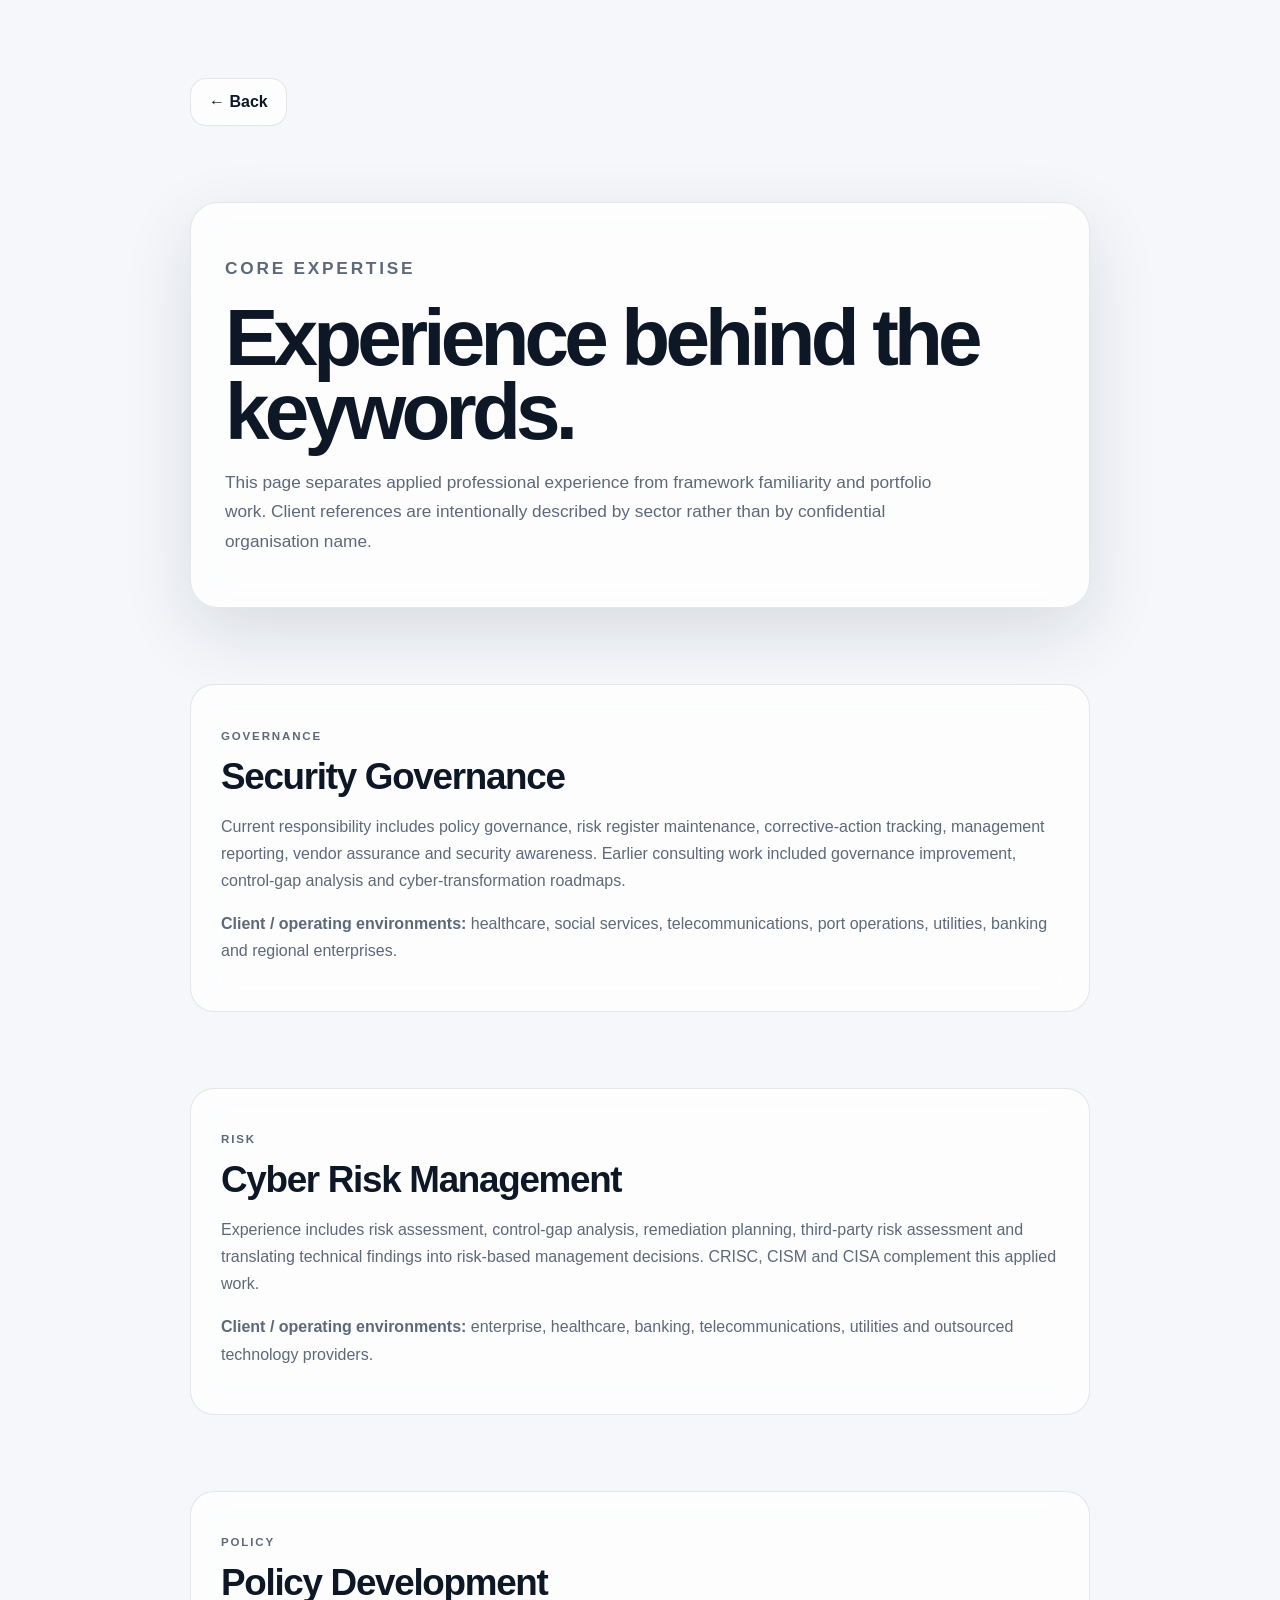
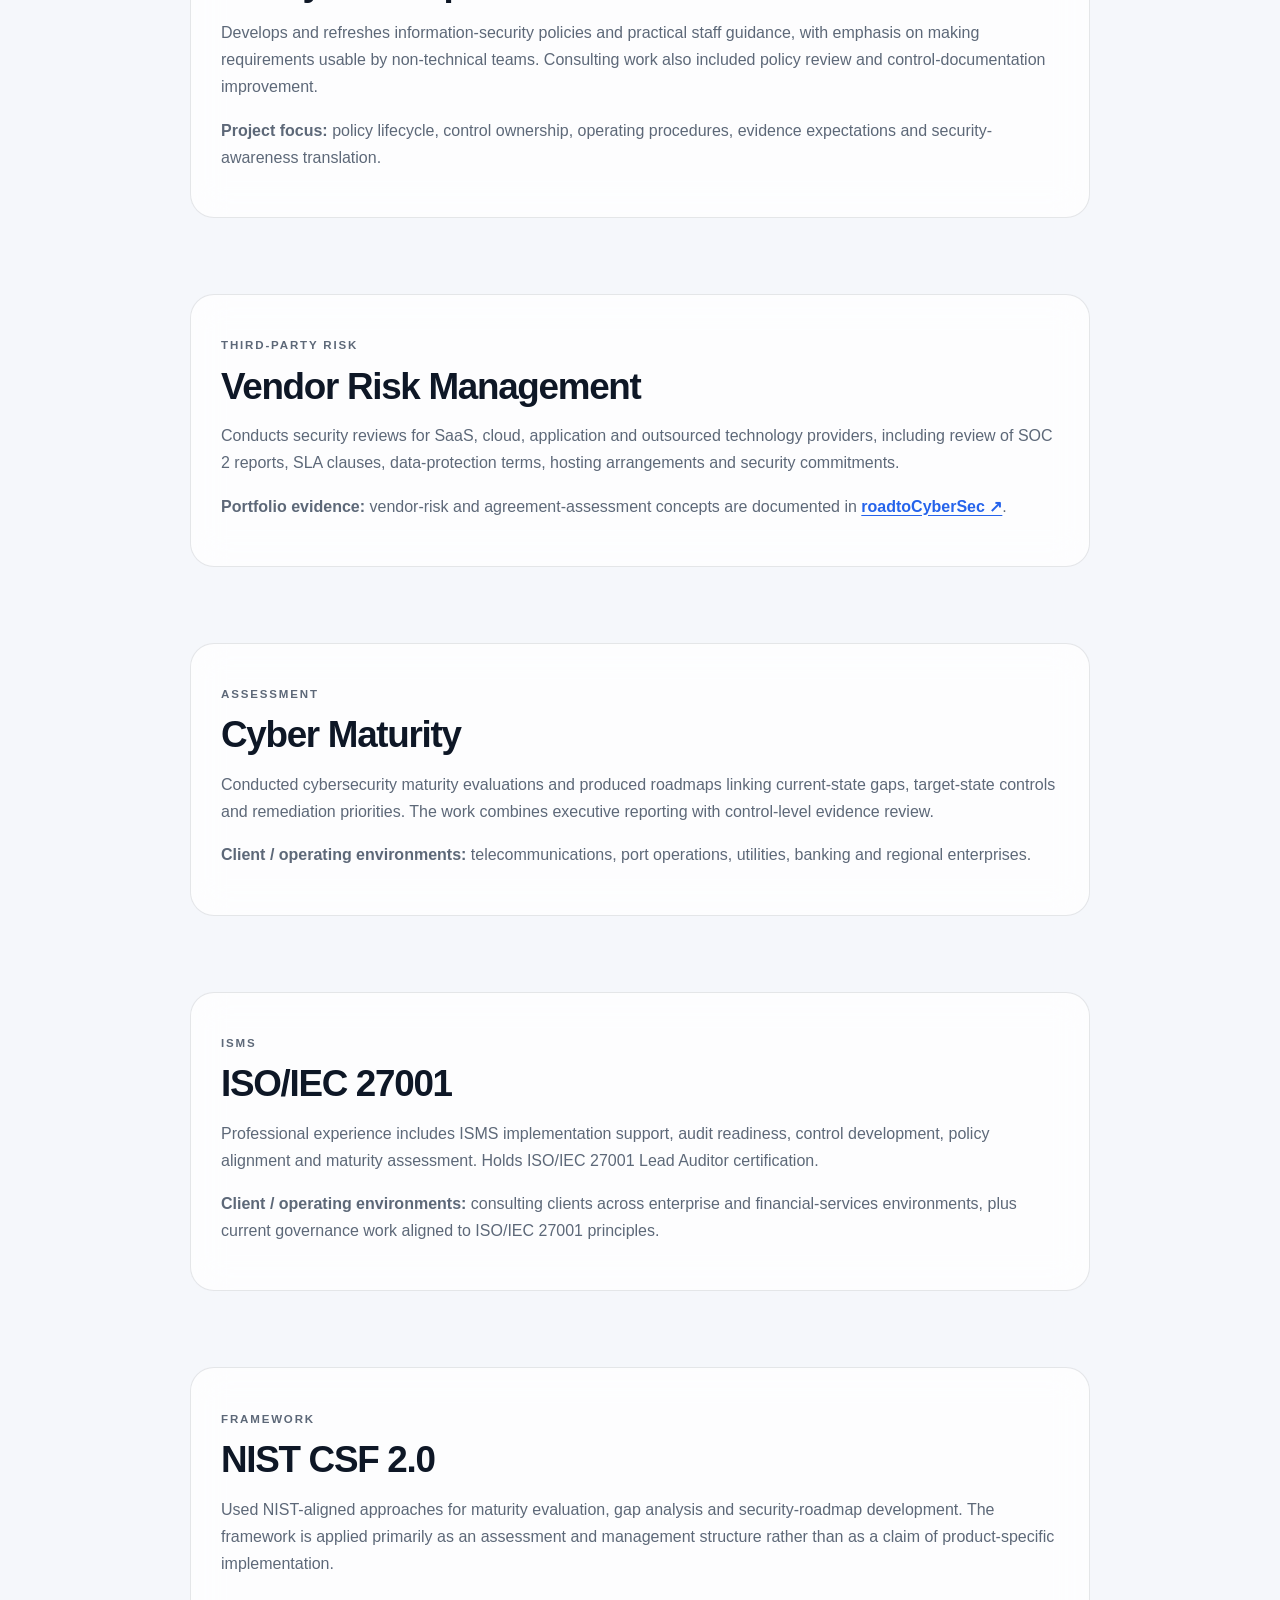
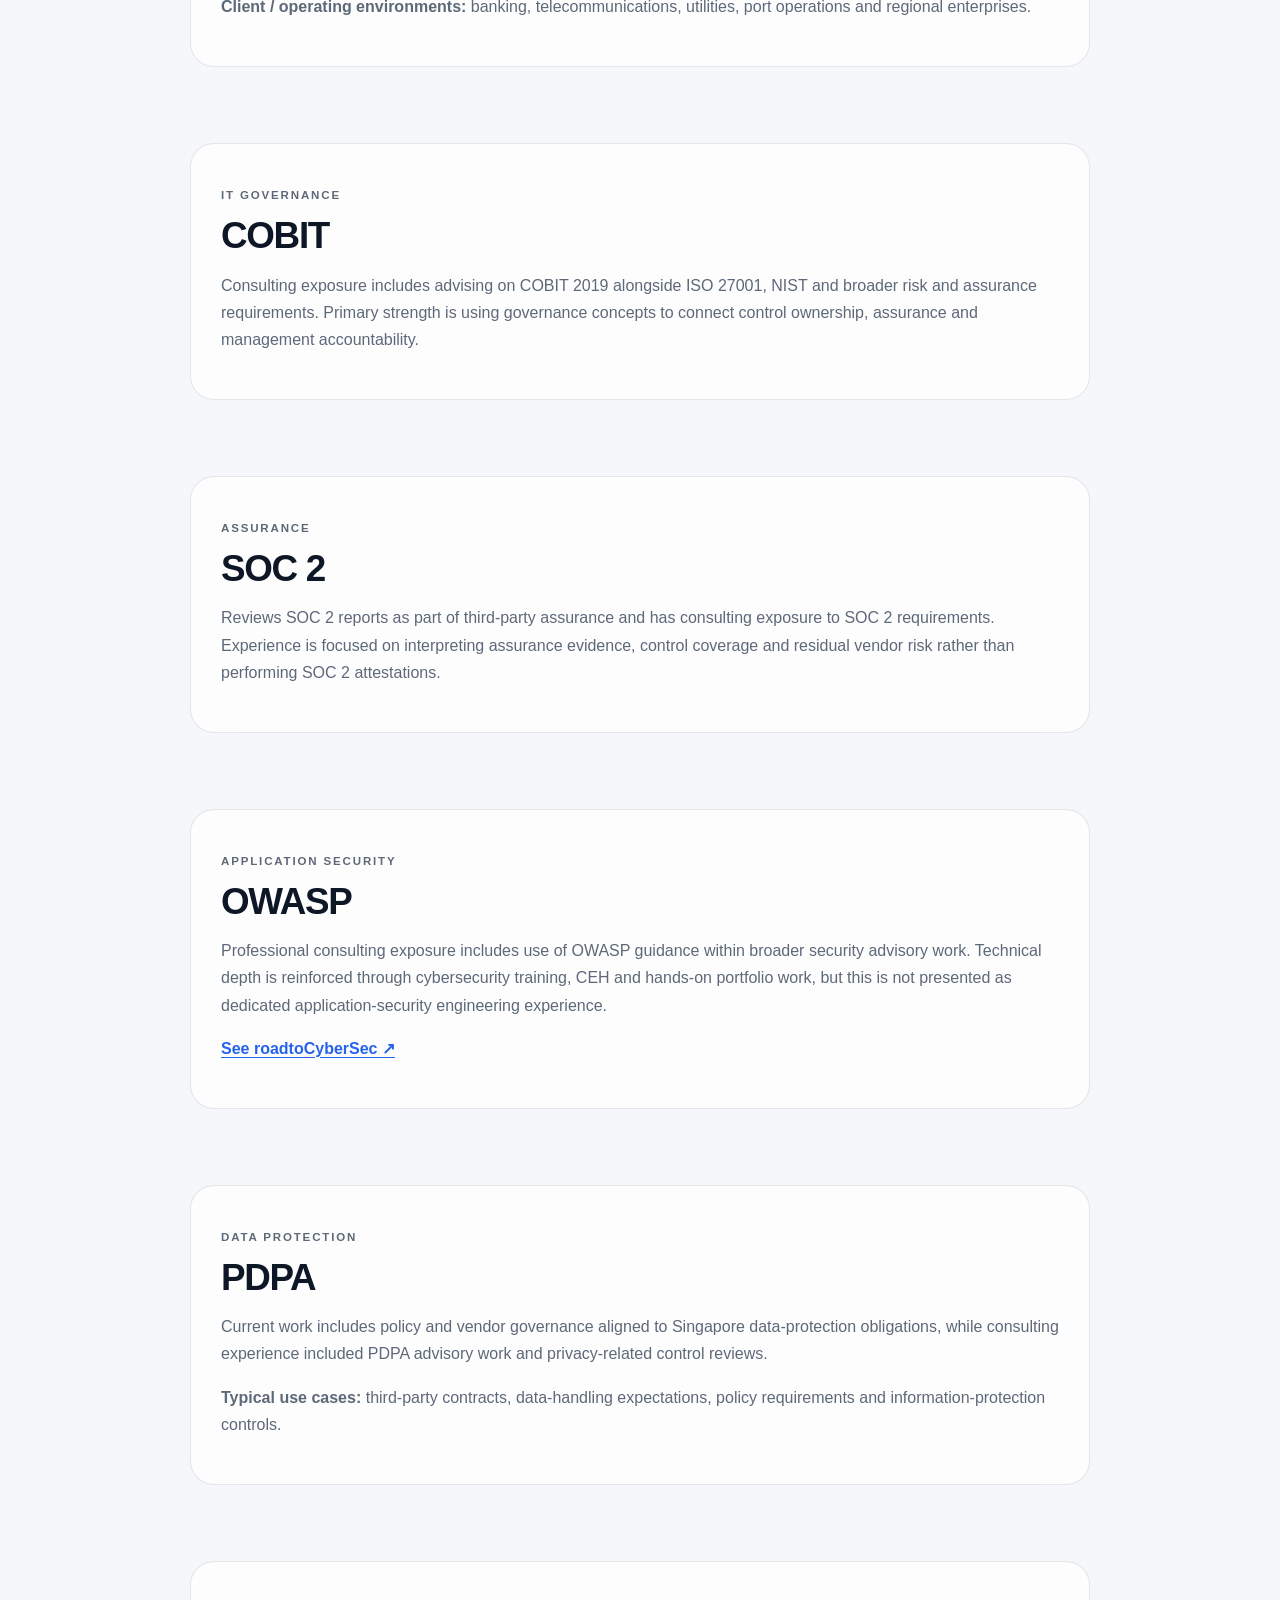
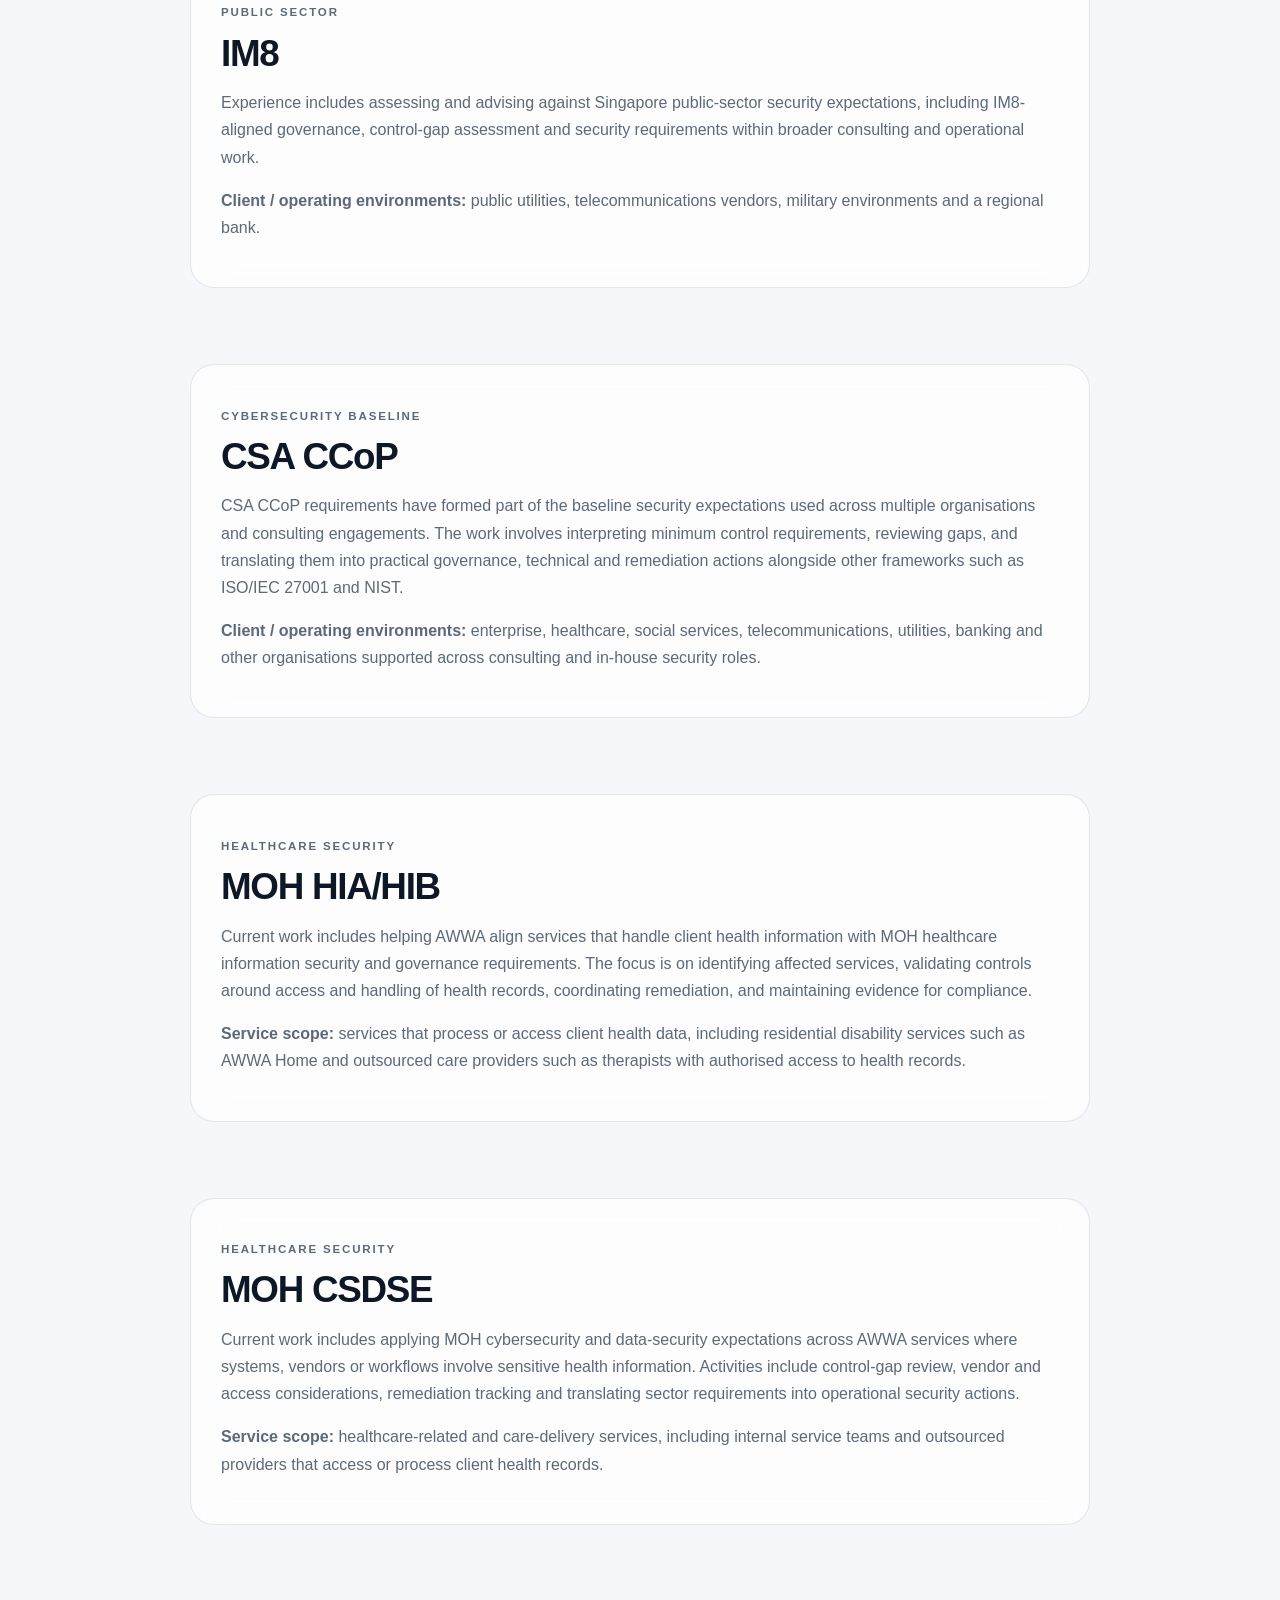
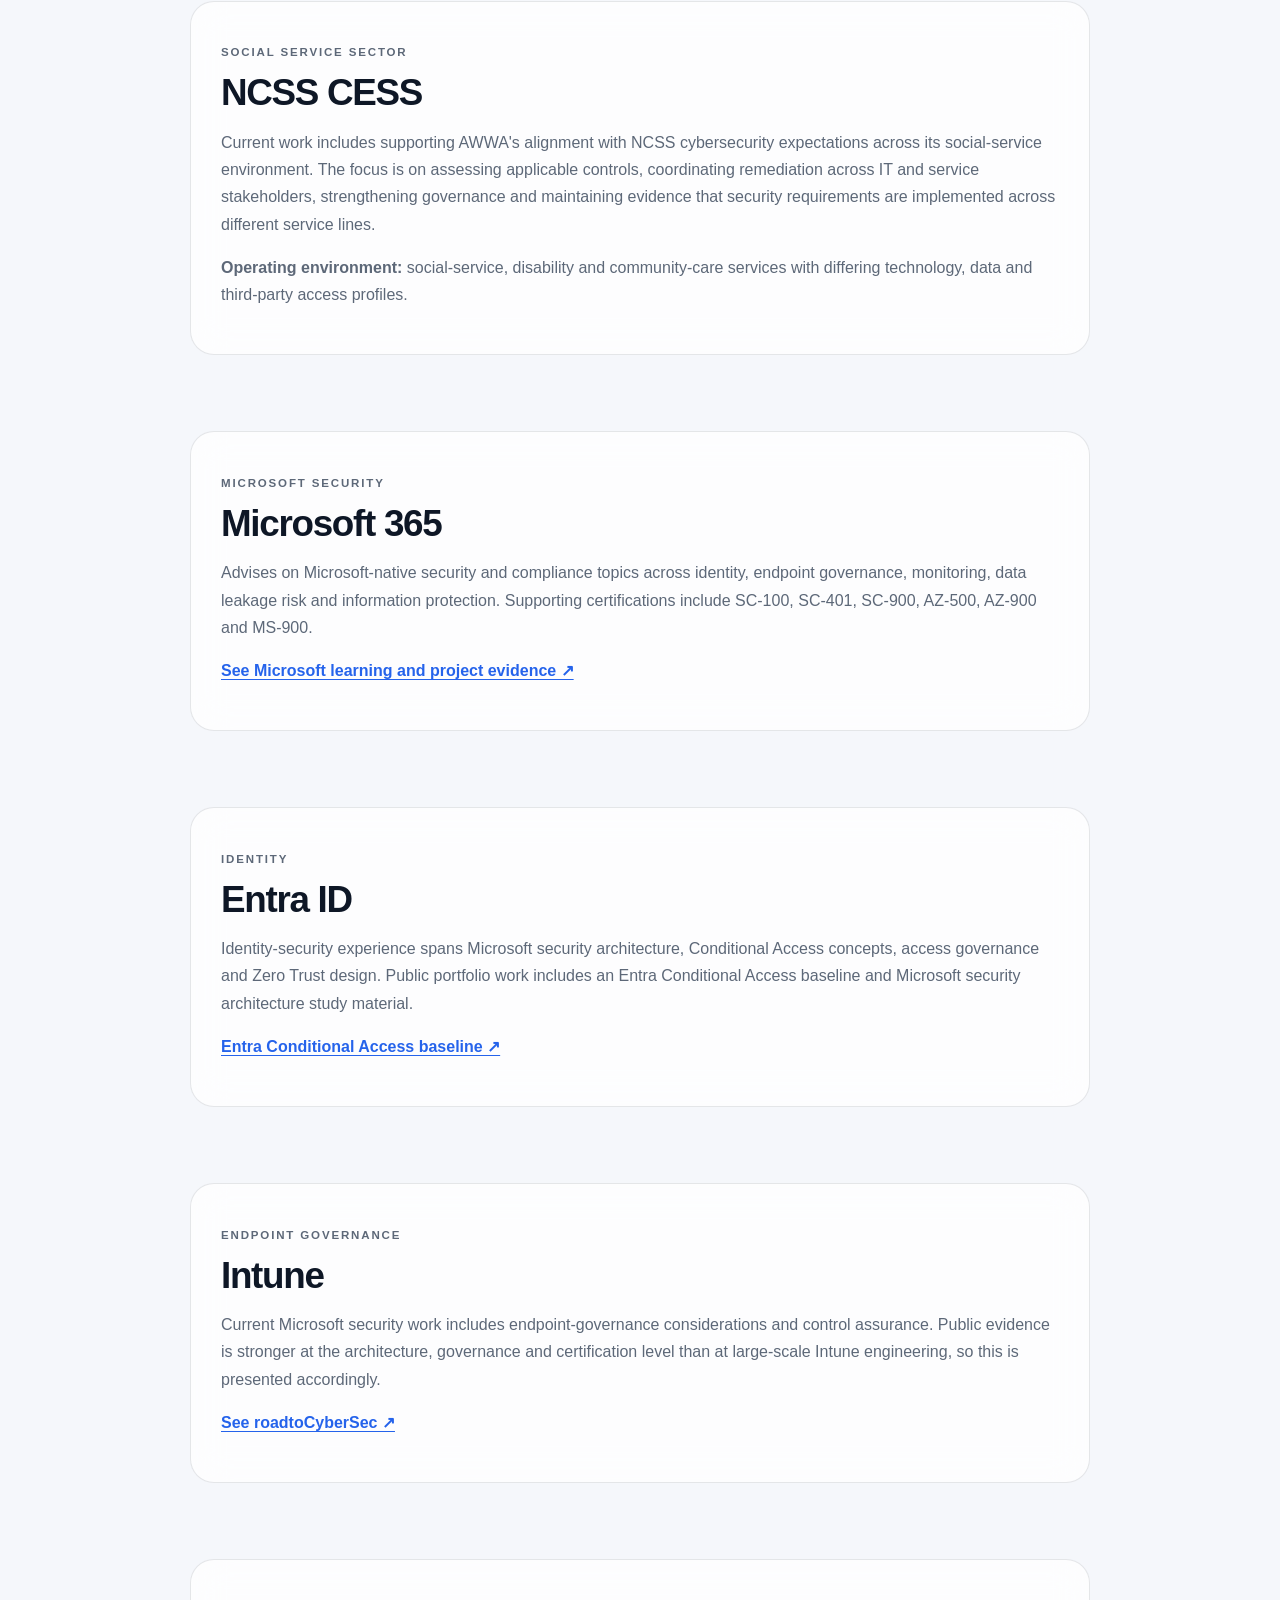
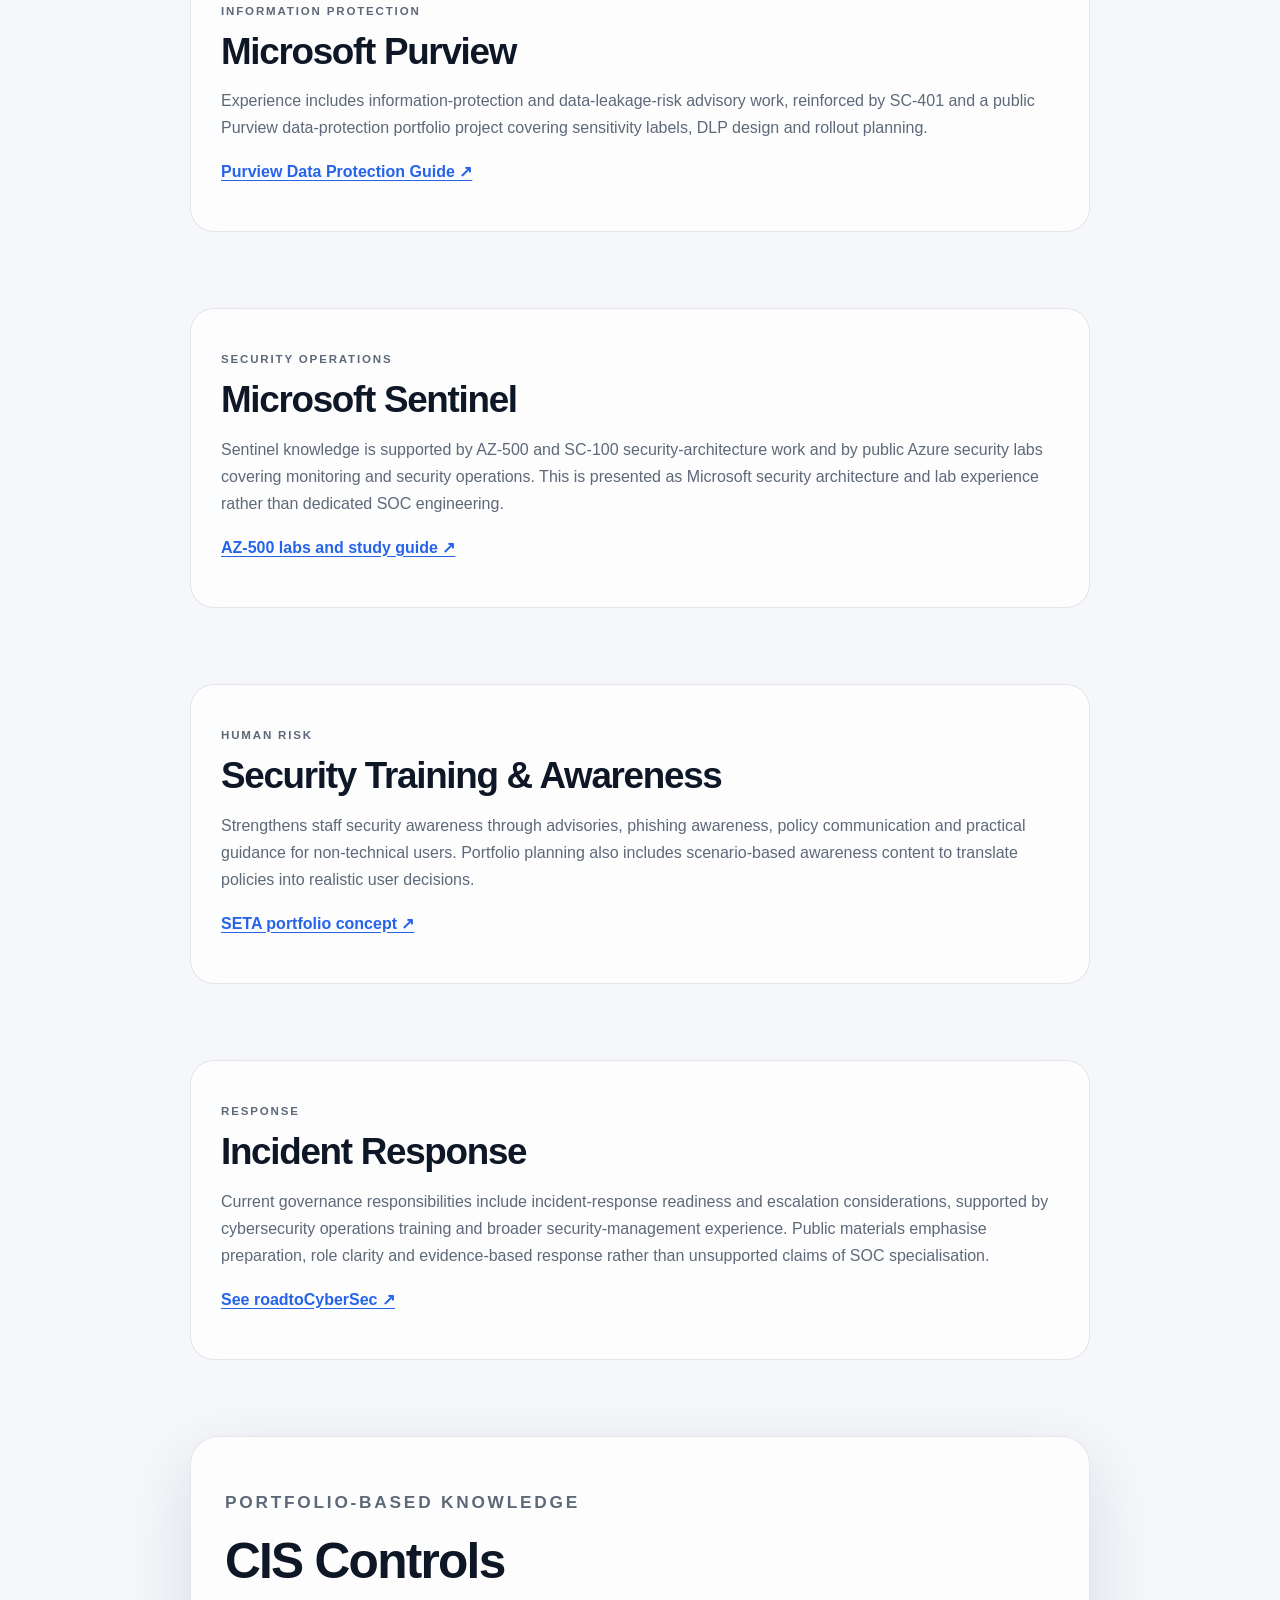
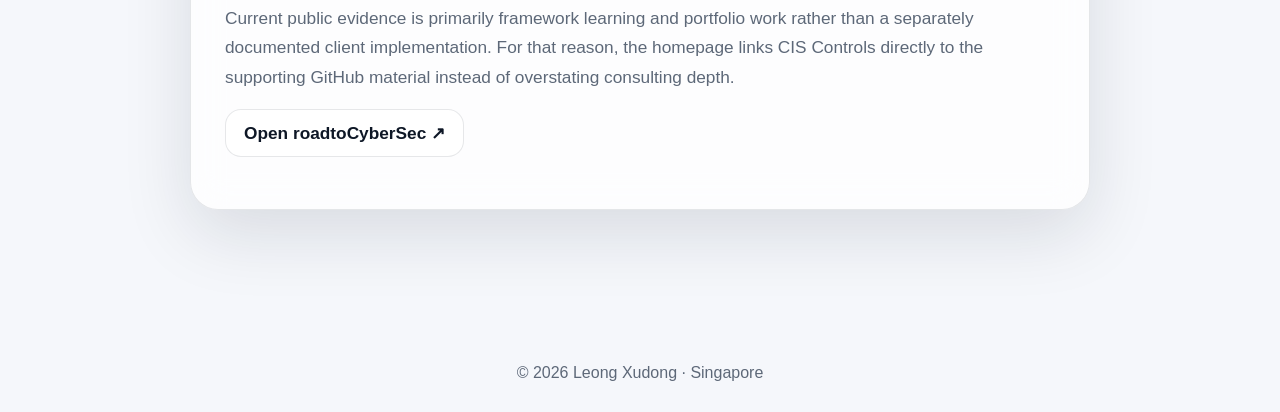
==== commit 71046047: "Expand IM8 CSA MOH and NCSS expertise evidence" ====
--- a/expertise.html
+++ b/expertise.html
@@ -29,11 +29,11 @@
     <section id="owasp" class="expertise-card"><p class="section-label">APPLICATION SECURITY</p><h2>OWASP</h2><p>Professional consulting exposure includes use of OWASP guidance within broader security advisory work. Technical depth is reinforced through cybersecurity training, CEH and hands-on portfolio work, but this is not presented as dedicated application-security engineering experience.</p><p><a href="https://github.com/leongxudong/roadtoCyberSec" target="_blank" rel="noopener">See roadtoCyberSec ↗</a></p></section>
     <section id="pdpa" class="expertise-card"><p class="section-label">DATA PROTECTION</p><h2>PDPA</h2><p>Current work includes policy and vendor governance aligned to Singapore data-protection obligations, while consulting experience included PDPA advisory work and privacy-related control reviews.</p><p><strong>Typical use cases:</strong> third-party contracts, data-handling expectations, policy requirements and information-protection controls.</p></section>
 
-    <section id="im8" class="expertise-card"><p class="section-label">PUBLIC SECTOR</p><h2>IM8</h2><p><strong>Experience write-up pending.</strong> This expertise is retained on the homepage and will be populated from your project, implementation and client experience once provided.</p></section>
-    <section id="csa-ccop" class="expertise-card"><p class="section-label">CRITICAL INFORMATION INFRASTRUCTURE</p><h2>CSA CCoP</h2><p><strong>Experience write-up pending.</strong> This expertise is retained on the homepage and will be populated from your project, implementation and client experience once provided.</p></section>
-    <section id="moh-hia-hib" class="expertise-card"><p class="section-label">HEALTHCARE SECURITY</p><h2>MOH HIA/HIB</h2><p><strong>Experience write-up pending.</strong> This expertise is retained on the homepage and will be populated from your project, implementation and client experience once provided.</p></section>
-    <section id="moh-csdse" class="expertise-card"><p class="section-label">HEALTHCARE SECURITY</p><h2>MOH CSDSE</h2><p><strong>Experience write-up pending.</strong> This expertise is retained on the homepage and will be populated from your project, implementation and client experience once provided.</p></section>
-    <section id="ncss-cess" class="expertise-card"><p class="section-label">SOCIAL SERVICE SECTOR</p><h2>NCSS CESS</h2><p><strong>Experience write-up pending.</strong> This expertise is retained on the homepage and will be populated from your project, implementation and client experience once provided.</p></section>
+    <section id="im8" class="expertise-card"><p class="section-label">PUBLIC SECTOR</p><h2>IM8</h2><p>Experience includes assessing and advising against Singapore public-sector security expectations, including IM8-aligned governance, control-gap assessment and security requirements within broader consulting and operational work.</p><p><strong>Client / operating environments:</strong> public utilities, telecommunications vendors, military environments and a regional bank.</p></section>
+    <section id="csa-ccop" class="expertise-card"><p class="section-label">CYBERSECURITY BASELINE</p><h2>CSA CCoP</h2><p>CSA CCoP requirements have formed part of the baseline security expectations used across multiple organisations and consulting engagements. The work involves interpreting minimum control requirements, reviewing gaps, and translating them into practical governance, technical and remediation actions alongside other frameworks such as ISO/IEC 27001 and NIST.</p><p><strong>Client / operating environments:</strong> enterprise, healthcare, social services, telecommunications, utilities, banking and other organisations supported across consulting and in-house security roles.</p></section>
+    <section id="moh-hia-hib" class="expertise-card"><p class="section-label">HEALTHCARE SECURITY</p><h2>MOH HIA/HIB</h2><p>Current work includes helping AWWA align services that handle client health information with MOH healthcare information security and governance requirements. The focus is on identifying affected services, validating controls around access and handling of health records, coordinating remediation, and maintaining evidence for compliance.</p><p><strong>Service scope:</strong> services that process or access client health data, including residential disability services such as AWWA Home and outsourced care providers such as therapists with authorised access to health records.</p></section>
+    <section id="moh-csdse" class="expertise-card"><p class="section-label">HEALTHCARE SECURITY</p><h2>MOH CSDSE</h2><p>Current work includes applying MOH cybersecurity and data-security expectations across AWWA services where systems, vendors or workflows involve sensitive health information. Activities include control-gap review, vendor and access considerations, remediation tracking and translating sector requirements into operational security actions.</p><p><strong>Service scope:</strong> healthcare-related and care-delivery services, including internal service teams and outsourced providers that access or process client health records.</p></section>
+    <section id="ncss-cess" class="expertise-card"><p class="section-label">SOCIAL SERVICE SECTOR</p><h2>NCSS CESS</h2><p>Current work includes supporting AWWA's alignment with NCSS cybersecurity expectations across its social-service environment. The focus is on assessing applicable controls, coordinating remediation across IT and service stakeholders, strengthening governance and maintaining evidence that security requirements are implemented across different service lines.</p><p><strong>Operating environment:</strong> social-service, disability and community-care services with differing technology, data and third-party access profiles.</p></section>
 
     <section id="m365" class="expertise-card"><p class="section-label">MICROSOFT SECURITY</p><h2>Microsoft 365</h2><p>Advises on Microsoft-native security and compliance topics across identity, endpoint governance, monitoring, data leakage risk and information protection. Supporting certifications include SC-100, SC-401, SC-900, AZ-500, AZ-900 and MS-900.</p><p><a href="https://github.com/leongxudong/roadtoCyberSec" target="_blank" rel="noopener">See Microsoft learning and project evidence ↗</a></p></section>
     <section id="entra" class="expertise-card"><p class="section-label">IDENTITY</p><h2>Entra ID</h2><p>Identity-security experience spans Microsoft security architecture, Conditional Access concepts, access governance and Zero Trust design. Public portfolio work includes an Entra Conditional Access baseline and Microsoft security architecture study material.</p><p><a href="https://github.com/leongxudong/entra-conditional-access-baseline" target="_blank" rel="noopener">Entra Conditional Access baseline ↗</a></p></section>
